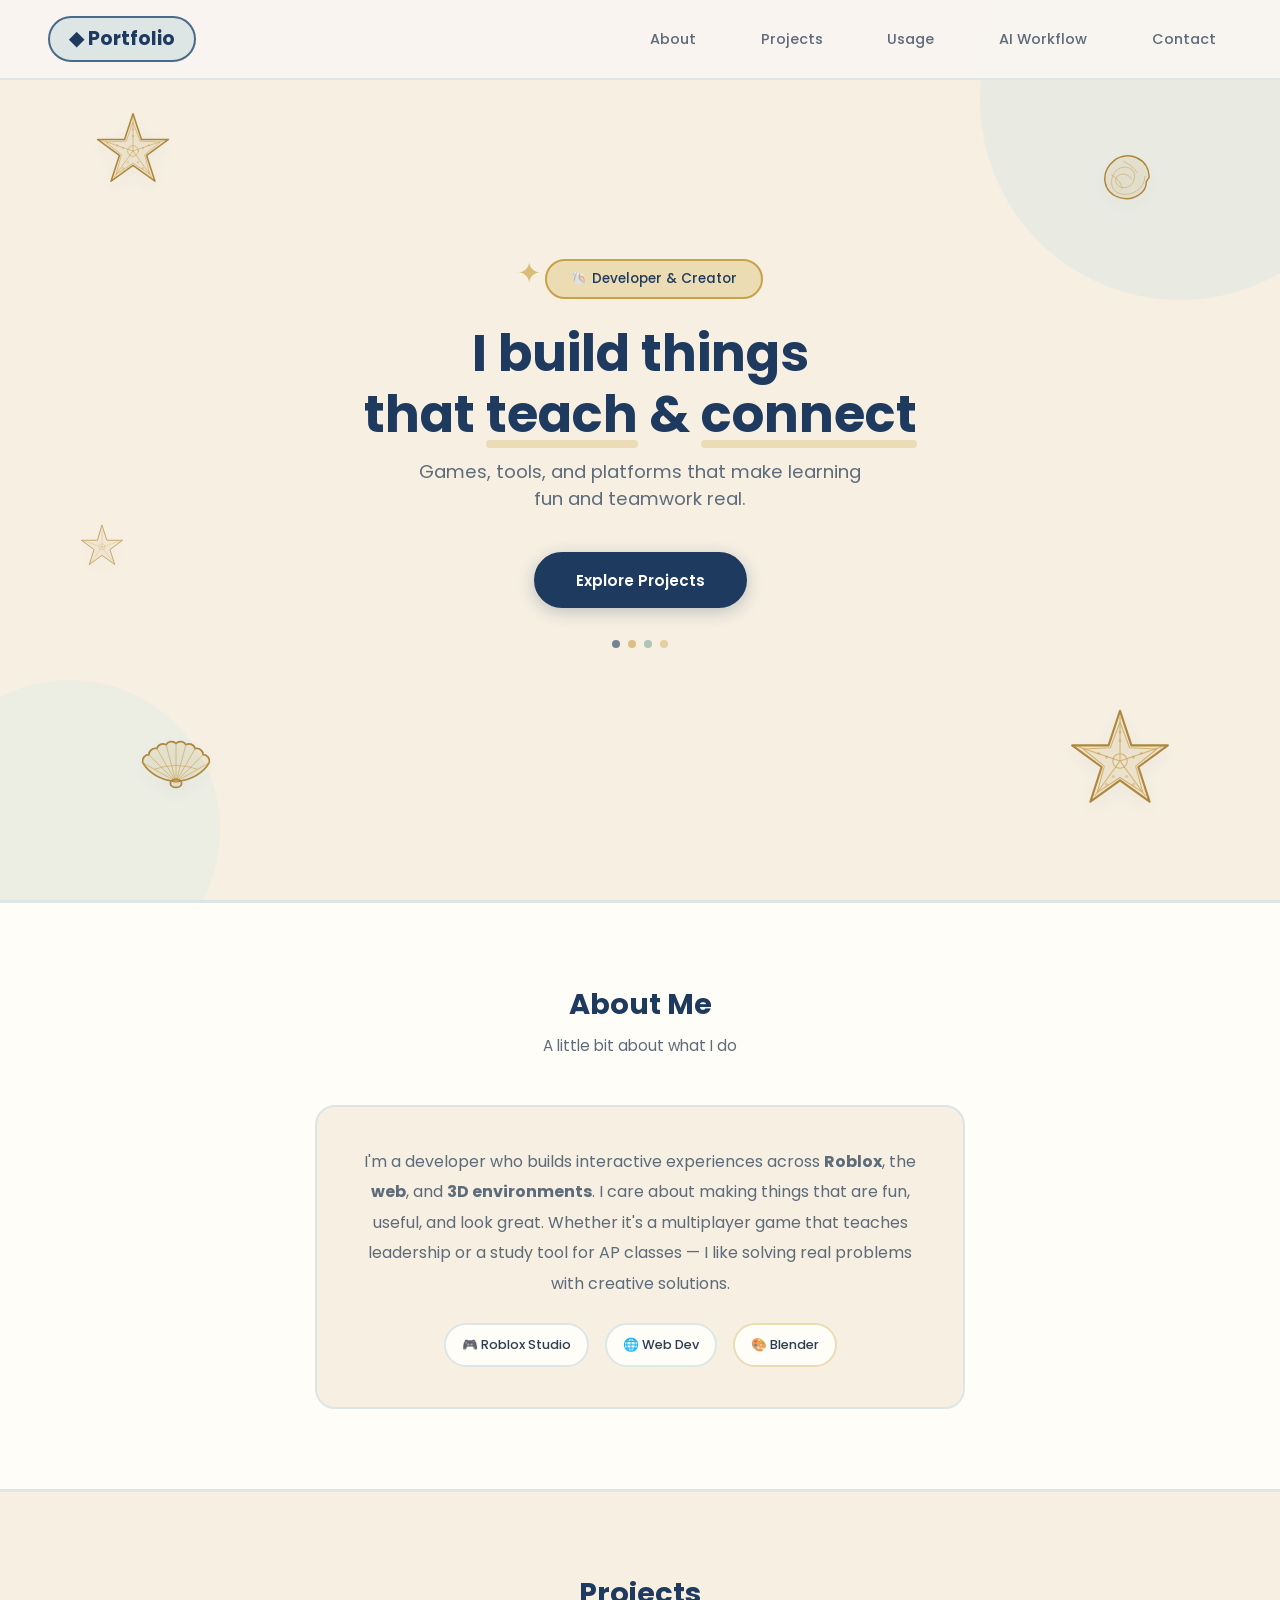
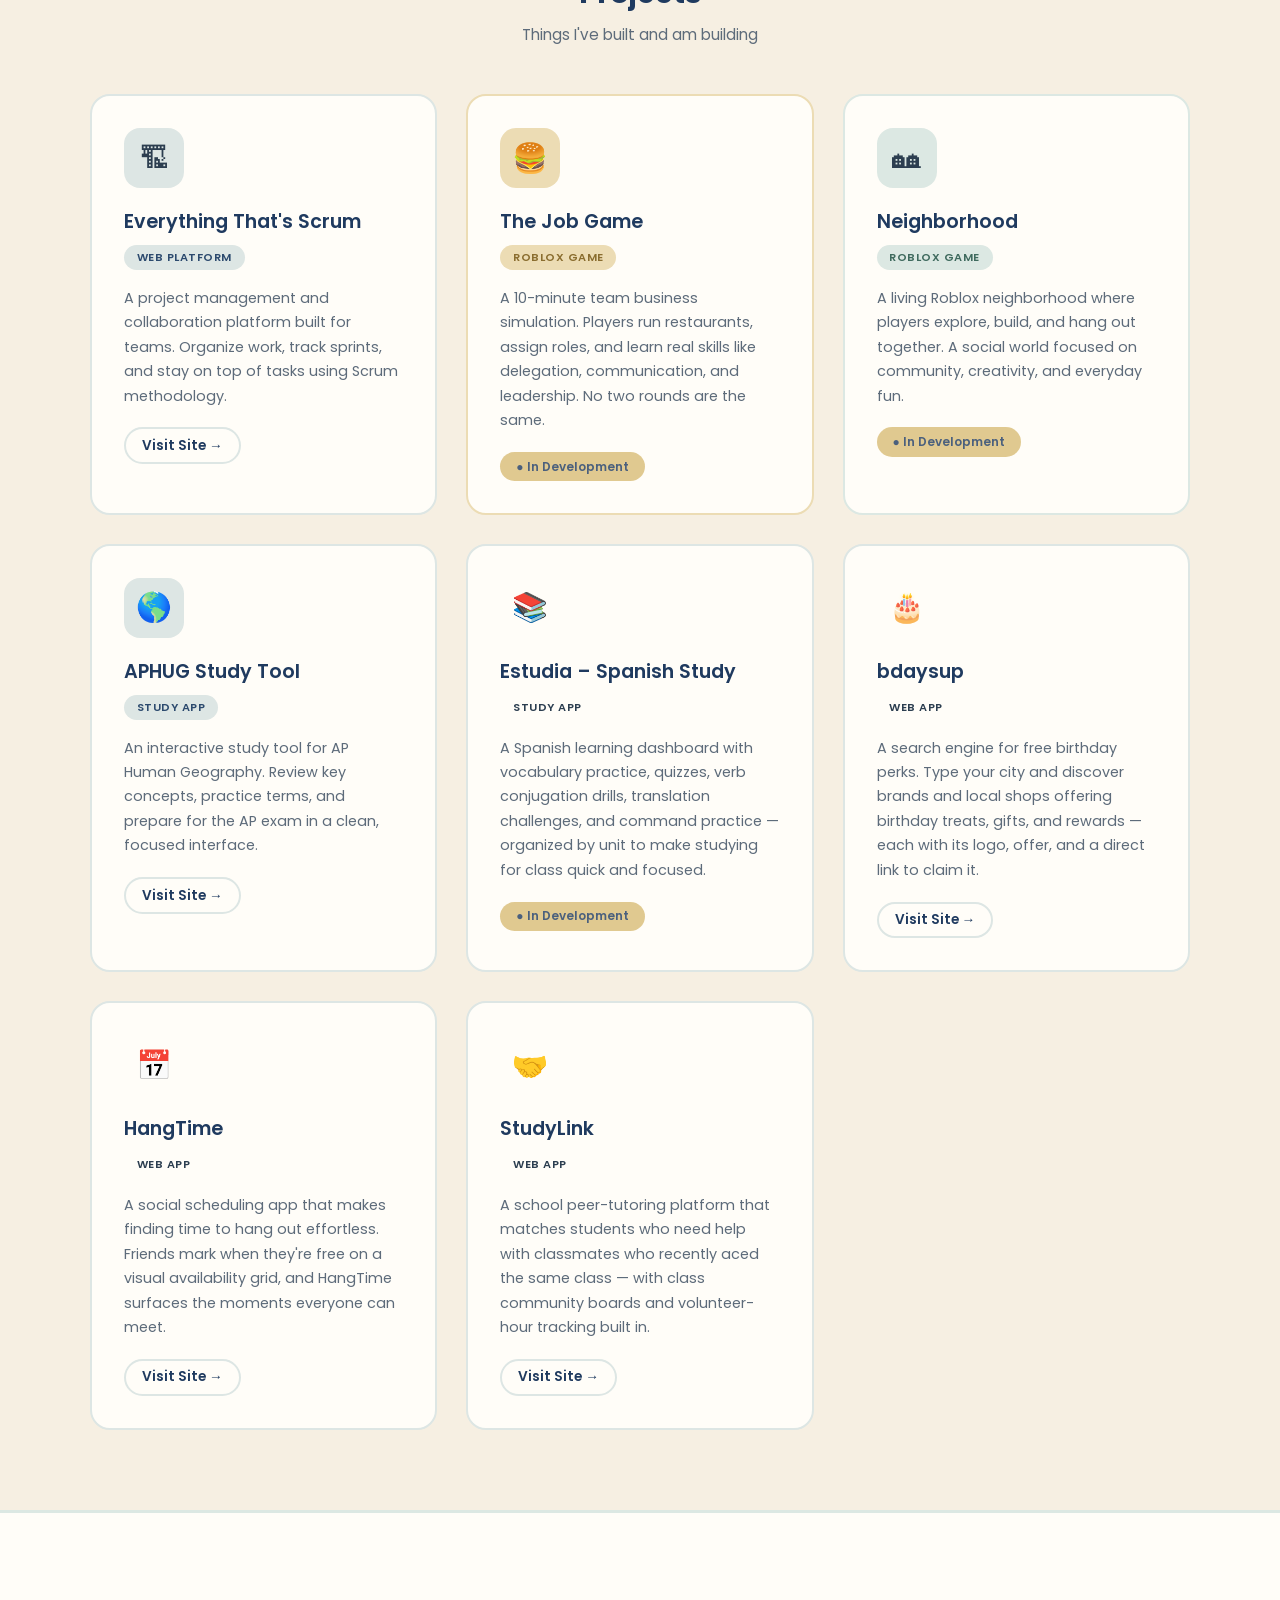
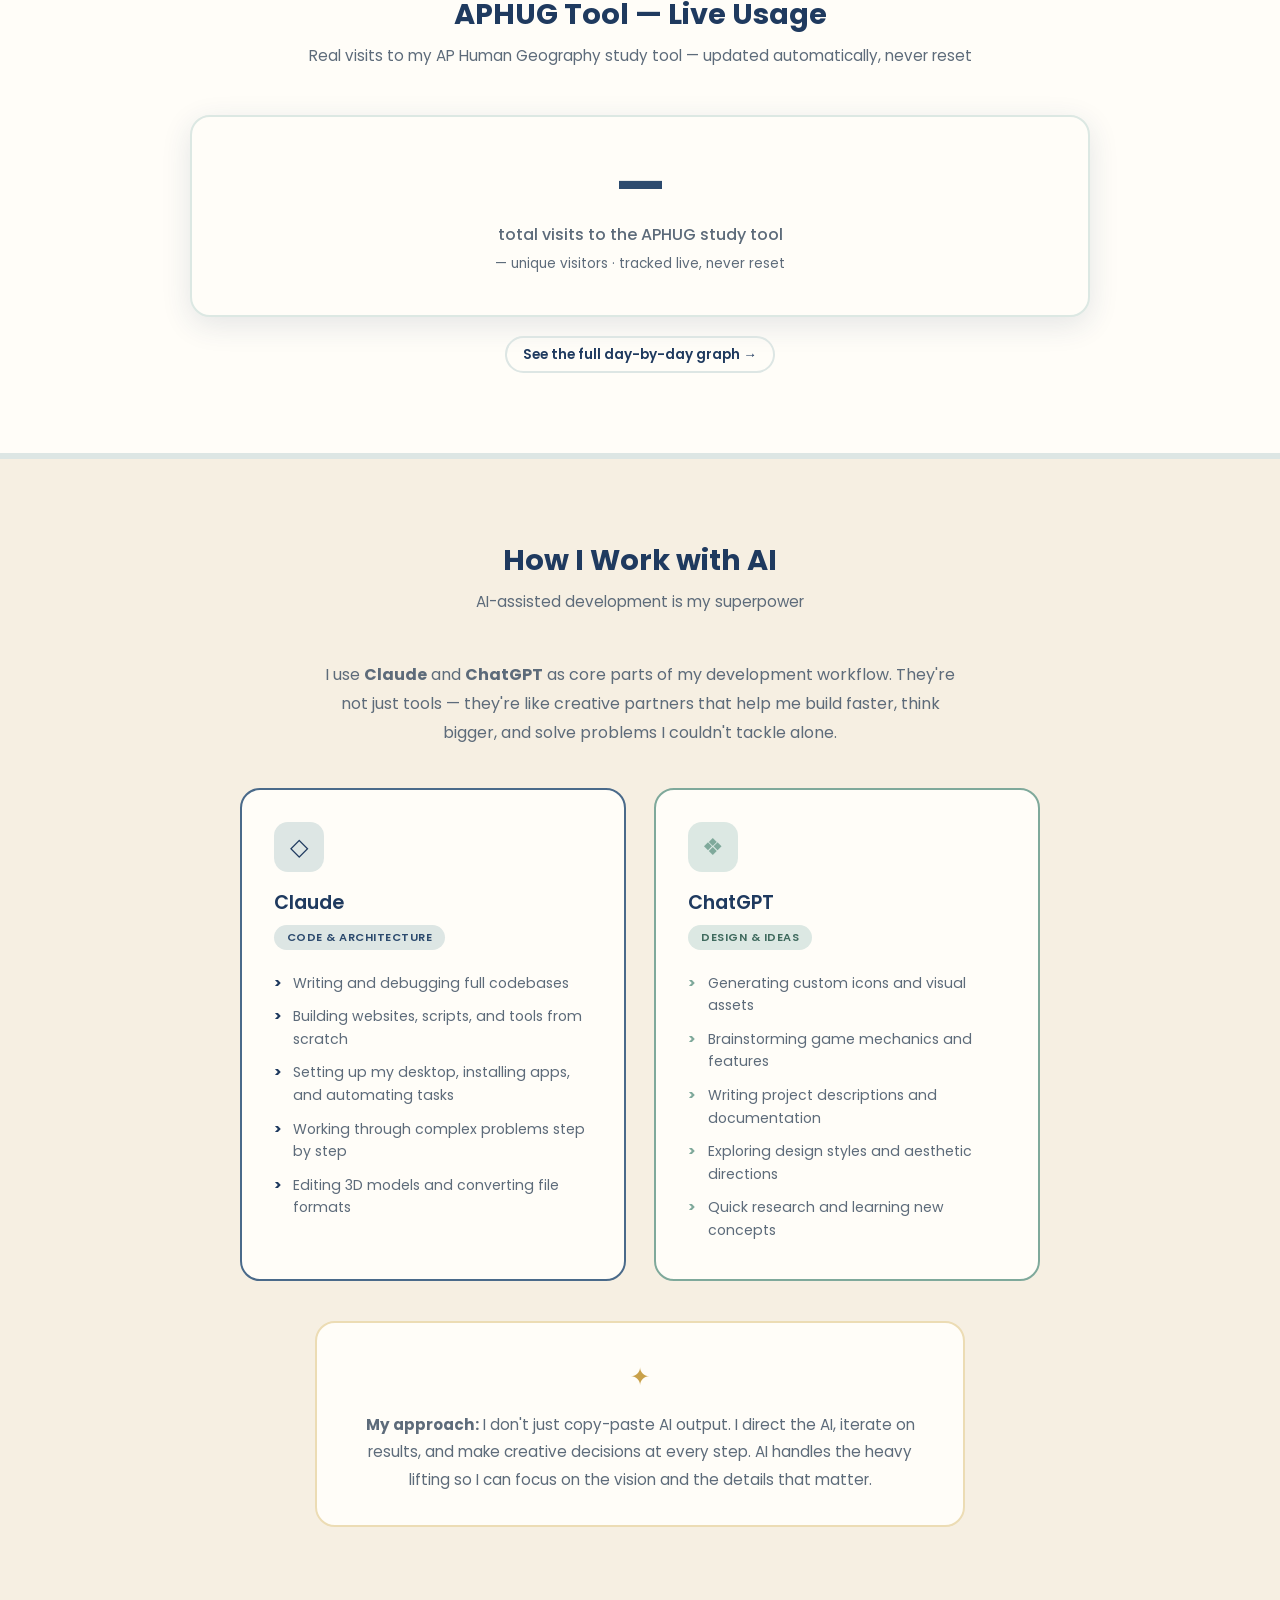
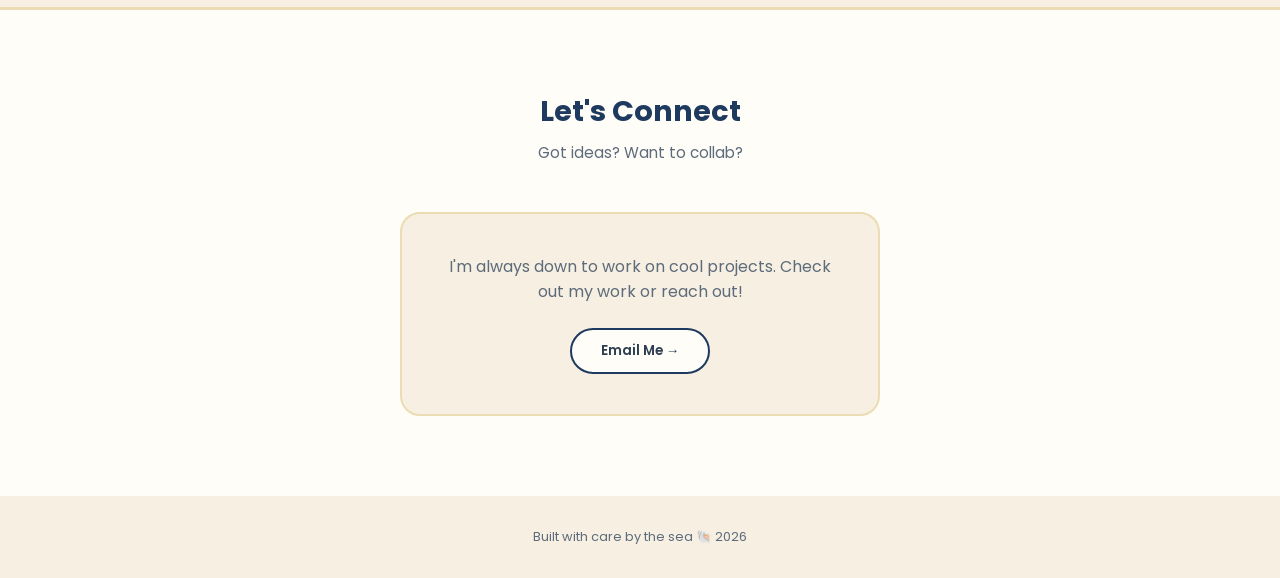
==== index.html @ 40281dc1 "Portfolio: live APHUG visit count + StudyLink project card" ====
<!DOCTYPE html>
<html lang="en">
<head>
    <meta charset="UTF-8">
    <meta name="viewport" content="width=device-width, initial-scale=1.0">
    <title>My Portfolio</title>
    <link rel="stylesheet" href="style.css">
    <link href="https://fonts.googleapis.com/css2?family=Poppins:wght@300;400;500;600;700&display=swap" rel="stylesheet">
</head>
<body>
    <nav>
        <div class="nav-brand">&#9670; Portfolio</div>
        <div class="nav-links">
            <a href="#about">About</a>
            <a href="#projects">Projects</a>
            <a href="#usage">Usage</a>
            <a href="#ai-workflow">AI Workflow</a>
            <a href="#contact">Contact</a>
        </div>
    </nav>

    <section class="hero">
        <!-- Detailed line-art starfish -->
        <svg class="deco sf1" viewBox="0 0 120 120" aria-hidden="true">
            <path class="shape" d="M60 8 L71.8 43.8 L109.5 43.9 L79 66.2 L90.6 102.1 L60 80 L29.4 102.1 L41 66.2 L10.5 43.9 L48.2 43.8 Z"/>
            <path class="trace" d="M60 20 L70 46.25 L98 47.6 L76.2 65.25 L83.5 92.4 L60 77 L36.5 92.4 L43.8 65.25 L22 47.6 L50 46.25 Z"/>
            <path class="trace" d="M60 60 L60 14 M60 60 L104 45 M60 60 L86 96 M60 60 L34 96 M60 60 L16 45"/>
            <circle class="trace" cx="60" cy="60" r="7.5"/>
            <g class="dot">
                <circle cx="60" cy="30" r="1.6"/><circle cx="60" cy="39" r="1.6"/>
                <circle cx="82" cy="52" r="1.6"/><circle cx="74" cy="56" r="1.6"/>
                <circle cx="74" cy="84" r="1.6"/><circle cx="67" cy="76" r="1.6"/>
                <circle cx="46" cy="84" r="1.6"/><circle cx="53" cy="76" r="1.6"/>
                <circle cx="38" cy="52" r="1.6"/><circle cx="46" cy="56" r="1.6"/>
            </g>
        </svg>
        <svg class="deco sf2" viewBox="0 0 120 120" aria-hidden="true">
            <path class="shape" d="M60 8 L71.8 43.8 L109.5 43.9 L79 66.2 L90.6 102.1 L60 80 L29.4 102.1 L41 66.2 L10.5 43.9 L48.2 43.8 Z"/>
            <path class="trace" d="M60 20 L70 46.25 L98 47.6 L76.2 65.25 L83.5 92.4 L60 77 L36.5 92.4 L43.8 65.25 L22 47.6 L50 46.25 Z"/>
            <path class="trace" d="M60 60 L60 14 M60 60 L104 45 M60 60 L86 96 M60 60 L34 96 M60 60 L16 45"/>
            <circle class="trace" cx="60" cy="60" r="7.5"/>
            <g class="dot">
                <circle cx="60" cy="30" r="1.6"/><circle cx="60" cy="39" r="1.6"/>
                <circle cx="82" cy="52" r="1.6"/><circle cx="74" cy="56" r="1.6"/>
                <circle cx="74" cy="84" r="1.6"/><circle cx="67" cy="76" r="1.6"/>
                <circle cx="46" cy="84" r="1.6"/><circle cx="53" cy="76" r="1.6"/>
                <circle cx="38" cy="52" r="1.6"/><circle cx="46" cy="56" r="1.6"/>
            </g>
        </svg>
        <svg class="deco sf3" viewBox="0 0 120 120" aria-hidden="true">
            <path class="shape" d="M60 8 L71.8 43.8 L109.5 43.9 L79 66.2 L90.6 102.1 L60 80 L29.4 102.1 L41 66.2 L10.5 43.9 L48.2 43.8 Z"/>
            <path class="trace" d="M60 60 L60 14 M60 60 L104 45 M60 60 L86 96 M60 60 L34 96 M60 60 L16 45"/>
            <circle class="trace" cx="60" cy="60" r="7.5"/>
        </svg>
        <!-- Ribbed scallop shell -->
        <svg class="deco shell1" viewBox="0 0 120 120" aria-hidden="true">
            <path class="shape" d="M60 96 Q 30 92 18.4 72 A8 8 0 0 1 26.1 62.1 A8 8 0 0 1 36 54.4 A8 8 0 0 1 47.6 49.6 A8 8 0 0 1 60 48 A8 8 0 0 1 72.4 49.6 A8 8 0 0 1 84 54.4 A8 8 0 0 1 93.9 62.1 A8 8 0 0 1 101.6 72 Q 90 92 60 96 Z"/>
            <path class="trace" d="M60 96 L18.4 72 M60 96 L26.1 62.1 M60 96 L36 54.4 M60 96 L47.6 49.6 M60 96 L60 48 M60 96 L72.4 49.6 M60 96 L84 54.4 M60 96 L93.9 62.1 M60 96 L101.6 72"/>
            <path class="trace" d="M34 80 Q 60 71 86 80"/>
            <ellipse class="shape" cx="60" cy="98" rx="7" ry="5"/>
        </svg>
        <!-- Spiral shell -->
        <svg class="deco shell2" viewBox="0 0 120 120" aria-hidden="true">
            <path class="shape" d="M96 64 C 98 36 64 22 44 38 C 22 56 26 86 52 94 C 74 100 92 86 92 70 Z"/>
            <path class="trace" d="M70 66 C 62 54 46 58 46 68 C 46 82 70 84 74 66 C 79 44 44 40 40 68 C 36 98 88 96 90 62"/>
            <path class="trace" d="M58 40 Q 70 44 78 56 M40 60 Q 52 66 56 80"/>
        </svg>
        <div class="hero-content">
            <span class="sparkle">&#10022;</span>
            <div class="hero-badge">&#128026; Developer &amp; Creator</div>
            <h1>I build things<br>that <span class="highlight">teach</span> &amp; <span class="highlight">connect</span></h1>
            <p class="subtitle">Games, tools, and platforms that make learning fun and teamwork real.</p>
            <a href="#projects" class="cta-btn">Explore Projects</a>
            <div class="dots">
                <div class="dot"></div>
                <div class="dot"></div>
                <div class="dot"></div>
                <div class="dot"></div>
            </div>
        </div>
    </section>

    <section id="about" class="about">
        <h2>About Me</h2>
        <p class="section-sub">A little bit about what I do</p>
        <div class="about-card">
            <p>I'm a developer who builds interactive experiences across <strong>Roblox</strong>, the <strong>web</strong>, and <strong>3D environments</strong>. I care about making things that are fun, useful, and look great. Whether it's a multiplayer game that teaches leadership or a study tool for AP classes &mdash; I like solving real problems with creative solutions.</p>
            <div class="icon-row">
                <span class="skill-badge">&#127918; Roblox Studio</span>
                <span class="skill-badge green">&#127760; Web Dev</span>
                <span class="skill-badge orange">&#127912; Blender</span>
            </div>
        </div>
    </section>

    <section id="projects" class="projects">
        <h2>Projects</h2>
        <p class="section-sub">Things I've built and am building</p>
        <div class="project-grid">

            <div class="project-card">
                <div class="project-icon-wrap">&#127959;</div>
                <h3>Everything That's Scrum</h3>
                <span class="project-tag">Web Platform</span>
                <p>A project management and collaboration platform built for teams. Organize work, track sprints, and stay on top of tasks using Scrum methodology.</p>
                <a href="https://everythingthatsscrum.meckman.org/" target="_blank" class="project-link">Visit Site &#8594;</a>
            </div>

            <div class="project-card">
                <div class="project-icon-wrap">&#127828;</div>
                <h3>The Job Game</h3>
                <span class="project-tag">Roblox Game</span>
                <p>A 10-minute team business simulation. Players run restaurants, assign roles, and learn real skills like delegation, communication, and leadership. No two rounds are the same.</p>
                <span class="project-status">&#9679; In Development</span>
            </div>

            <div class="project-card">
                <div class="project-icon-wrap">&#127960;</div>
                <h3>Neighborhood</h3>
                <span class="project-tag">Roblox Game</span>
                <p>A living Roblox neighborhood where players explore, build, and hang out together. A social world focused on community, creativity, and everyday fun.</p>
                <span class="project-status">&#9679; In Development</span>
            </div>

            <div class="project-card">
                <div class="project-icon-wrap">&#127758;</div>
                <h3>APHUG Study Tool</h3>
                <span class="project-tag">Study App</span>
                <p>An interactive study tool for AP Human Geography. Review key concepts, practice terms, and prepare for the AP exam in a clean, focused interface.</p>
                <a href="https://meckman2025.github.io/AP-HUG-Study-Tool/" target="_blank" class="project-link">Visit Site &#8594;</a>
            </div>

            <div class="project-card">
                <div class="project-icon-wrap">&#128218;</div>
                <h3>Estudia &ndash; Spanish Study</h3>
                <span class="project-tag">Study App</span>
                <p>A Spanish learning dashboard with vocabulary practice, quizzes, verb conjugation drills, translation challenges, and command practice &mdash; organized by unit to make studying for class quick and focused.</p>
                <span class="project-status">&#9679; In Development</span>
            </div>

            <div class="project-card">
                <div class="project-icon-wrap">&#127874;</div>
                <h3>bdaysup</h3>
                <span class="project-tag">Web App</span>
                <p>A search engine for free birthday perks. Type your city and discover brands and local shops offering birthday treats, gifts, and rewards &mdash; each with its logo, offer, and a direct link to claim it.</p>
                <a href="https://bdaysup.vercel.app/" target="_blank" class="project-link">Visit Site &#8594;</a>
            </div>

            <div class="project-card">
                <div class="project-icon-wrap">&#128197;</div>
                <h3>HangTime</h3>
                <span class="project-tag">Web App</span>
                <p>A social scheduling app that makes finding time to hang out effortless. Friends mark when they're free on a visual availability grid, and HangTime surfaces the moments everyone can meet.</p>
                <a href="https://hangtime-omega.vercel.app/" target="_blank" class="project-link">Visit Site &#8594;</a>
            </div>

            <div class="project-card">
                <div class="project-icon-wrap">&#129309;</div>
                <h3>StudyLink</h3>
                <span class="project-tag">Web App</span>
                <p>A school peer-tutoring platform that matches students who need help with classmates who recently aced the same class &mdash; with class community boards and volunteer-hour tracking built in.</p>
                <a href="https://meckman2025.github.io/StudyLink/" target="_blank" class="project-link">Visit Site &#8594;</a>
            </div>

        </div>
    </section>

    <section id="usage" class="usage">
        <h2>APHUG Tool &mdash; Live Usage</h2>
        <p class="section-sub">Real visits to my AP Human Geography study tool &mdash; updated automatically, never reset</p>
        <div class="usage-card">
            <div class="usage-num" id="gc-count">&mdash;</div>
            <div class="usage-label">total visits to the APHUG study tool</div>
            <div class="usage-sub"><span id="gc-unique">&mdash;</span> unique visitors &middot; tracked live, never reset</div>
        </div>
        <a href="https://n1c0l3zcr3at10nz.goatcounter.com/" target="_blank" class="project-link usage-link">See the full day-by-day graph &#8594;</a>
    </section>

    <section id="ai-workflow" class="ai-workflow">
        <h2>How I Work with AI</h2>
        <p class="section-sub">AI-assisted development is my superpower</p>
        <div class="ai-intro">
            <p>I use <strong>Claude</strong> and <strong>ChatGPT</strong> as core parts of my development workflow. They're not just tools &mdash; they're like creative partners that help me build faster, think bigger, and solve problems I couldn't tackle alone.</p>
        </div>
        <div class="ai-grid">
            <div class="ai-card claude">
                <div class="ai-icon-wrap">&#9671;</div>
                <h3>Claude</h3>
                <span class="ai-tag">Code &amp; Architecture</span>
                <ul>
                    <li>Writing and debugging full codebases</li>
                    <li>Building websites, scripts, and tools from scratch</li>
                    <li>Setting up my desktop, installing apps, and automating tasks</li>
                    <li>Working through complex problems step by step</li>
                    <li>Editing 3D models and converting file formats</li>
                </ul>
            </div>
            <div class="ai-card chatgpt">
                <div class="ai-icon-wrap">&#10070;</div>
                <h3>ChatGPT</h3>
                <span class="ai-tag">Design &amp; Ideas</span>
                <ul>
                    <li>Generating custom icons and visual assets</li>
                    <li>Brainstorming game mechanics and features</li>
                    <li>Writing project descriptions and documentation</li>
                    <li>Exploring design styles and aesthetic directions</li>
                    <li>Quick research and learning new concepts</li>
                </ul>
            </div>
        </div>
        <div class="ai-philosophy">
            <div class="philosophy-icon">&#10022;</div>
            <p><strong>My approach:</strong> I don't just copy-paste AI output. I direct the AI, iterate on results, and make creative decisions at every step. AI handles the heavy lifting so I can focus on the vision and the details that matter.</p>
        </div>
    </section>

    <section id="contact" class="contact">
        <h2>Let's Connect</h2>
        <p class="section-sub">Got ideas? Want to collab?</p>
        <div class="contact-card">
            <p>I'm always down to work on cool projects. Check out my work or reach out!</p>
            <a href="mailto:andrew.meckley1981@gmail.com" class="contact-btn">Email Me &#8594;</a>
        </div>
    </section>

    <footer>
        <p>Built with care by the sea &#128026; 2026</p>
    </footer>

    <script src="script.js"></script>
</body>
</html>
---- style.css ----
* {
    margin: 0;
    padding: 0;
    box-sizing: border-box;
}

:root {
    /* Coastal grandmother palette: navy + gold + beige + soft seafoam */
    --blue: #1f3a5f;          /* deep navy (primary) */
    --blue-light: #dde6e4;    /* soft seafoam-sand tint */
    --blue-soft: #4a6a8a;     /* muted navy */
    --green: #7fa99b;         /* seafoam accent */
    --green-light: #dce8e3;   /* pale seafoam */
    --orange: #c9a14a;        /* warm gold */
    --orange-light: #ecdcb4;  /* light gold/sand */
    --yellow: #d9bd77;        /* soft gold */
    --pink-soft: #d9bd77;
    --cream: #f6efe2;         /* sandy beige */
    --card: #fffdf8;          /* warm white */
    --text: #2c3e50;          /* deep slate-navy */
    --text-soft: #5d6b7a;
    --outline: #1f3a5f;       /* navy */
    --shadow: rgba(31, 58, 95, 0.12);
    --radius: 20px;
}

body {
    font-family: 'Poppins', sans-serif;
    background: linear-gradient(180deg, #f8f1e4 0%, var(--cream) 100%);
    color: var(--text);
    overflow-x: hidden;
}

/* COASTAL LINE-ART DECORATIONS (starfish + seashells) */
.deco {
    position: absolute;
    z-index: 1;
    pointer-events: none;
    opacity: 0.92;
    animation: sway 8s ease-in-out infinite;
    filter: drop-shadow(0 6px 9px rgba(31, 58, 95, 0.10));
}

/* the soft sandy "paper" body of each illustration */
.deco .shape {
    fill: rgba(201, 161, 74, 0.13);
    stroke: #a87f2f;
    stroke-width: 2.2;
    stroke-linejoin: round;
    stroke-linecap: round;
}

/* the fine traced ink lines: inner outline, ridges, growth lines */
.deco .trace {
    fill: none;
    stroke: #c9a14a;
    stroke-width: 1.1;
    stroke-linejoin: round;
    stroke-linecap: round;
    opacity: 0.8;
}

/* stippled texture dots */
.deco .dot circle { fill: #a87f2f; opacity: 0.5; }

/* placement around the hero */
.sf1    { top: 12%;   left: 7%;   width: 86px;  --rot: -14deg; animation-delay: 0s; }
.sf2    { bottom: 9%; right: 8%;  width: 116px; --rot: 16deg;  animation-delay: 1.2s; }
.sf3    { top: 58%;   left: 6%;   width: 50px;  --rot: 6deg;   animation-delay: 3s; opacity: 0.7; }
.shell1 { bottom: 11%; left: 10%; width: 96px;  --rot: -8deg;  animation-delay: 2s; }
.shell2 { top: 15%;   right: 9%;  width: 80px;  --rot: 10deg;  animation-delay: 0.6s; }

@keyframes sway {
    0%, 100% { transform: translateY(0) rotate(var(--rot, 0deg)); }
    50% { transform: translateY(-12px) rotate(calc(var(--rot, 0deg) + 5deg)); }
}

@media (max-width: 768px) {
    .sf3, .shell2 { display: none; }
    .deco { opacity: 0.7; }
}

/* NAV */
nav {
    position: fixed;
    top: 0;
    width: 100%;
    display: flex;
    justify-content: space-between;
    align-items: center;
    padding: 1rem 3rem;
    background: rgba(249, 245, 240, 0.92);
    backdrop-filter: blur(16px);
    z-index: 100;
    border-bottom: 2px solid var(--blue-light);
}

.nav-brand {
    font-size: 1.2rem;
    font-weight: 700;
    color: var(--outline);
    background: var(--blue-light);
    padding: 0.4rem 1.2rem;
    border-radius: 30px;
    border: 2px solid var(--blue-soft);
}

.nav-links a {
    text-decoration: none;
    color: var(--text-soft);
    margin-left: 1.8rem;
    font-size: 0.9rem;
    font-weight: 500;
    padding: 0.4rem 1rem;
    border-radius: 30px;
    transition: all 0.3s;
}

.nav-links a:hover {
    background: var(--blue-light);
    color: var(--text);
}

/* HERO */
.hero {
    min-height: 100vh;
    display: flex;
    align-items: center;
    justify-content: center;
    text-align: center;
    background: var(--cream);
    position: relative;
    overflow: hidden;
}

.hero::before {
    content: '';
    position: absolute;
    top: -100px;
    right: -100px;
    width: 400px;
    height: 400px;
    background: var(--blue-light);
    border-radius: 50%;
    opacity: 0.5;
}

.hero::after {
    content: '';
    position: absolute;
    bottom: -80px;
    left: -80px;
    width: 300px;
    height: 300px;
    background: var(--green-light);
    border-radius: 50%;
    opacity: 0.4;
}

.hero-content {
    position: relative;
    z-index: 2;
}

.hero-badge {
    display: inline-block;
    background: var(--orange-light);
    color: var(--outline);
    padding: 0.5rem 1.5rem;
    border-radius: 30px;
    font-size: 0.85rem;
    font-weight: 500;
    margin-bottom: 1.5rem;
    border: 2px solid var(--orange);
}

.sparkle {
    font-size: 1.8rem;
    color: var(--yellow);
    margin-bottom: 1rem;
    animation: float 3s ease-in-out infinite;
    display: inline-block;
}

@keyframes float {
    0%, 100% { transform: translateY(0); }
    50% { transform: translateY(-8px); }
}

.hero h1 {
    font-size: 3.2rem;
    font-weight: 700;
    margin-bottom: 0.8rem;
    color: var(--outline);
    line-height: 1.2;
}

.highlight {
    color: var(--blue);
    position: relative;
}

.highlight::after {
    content: '';
    position: absolute;
    bottom: 2px;
    left: 0;
    right: 0;
    height: 8px;
    background: var(--yellow);
    opacity: 0.4;
    border-radius: 4px;
    z-index: -1;
}

.subtitle {
    font-size: 1.15rem;
    color: var(--text-soft);
    font-weight: 400;
    margin-bottom: 2.5rem;
    max-width: 450px;
    margin-left: auto;
    margin-right: auto;
}

.cta-btn {
    display: inline-block;
    padding: 0.9rem 2.5rem;
    background: var(--blue);
    color: white;
    text-decoration: none;
    border-radius: 50px;
    font-weight: 600;
    font-size: 0.95rem;
    transition: all 0.3s;
    border: 2px solid var(--blue);
    box-shadow: 0 4px 16px rgba(31, 58, 95, 0.25);
}

.cta-btn:hover {
    transform: translateY(-3px);
    box-shadow: 0 8px 25px rgba(31, 58, 95, 0.35);
    background: #16293f;
}

/* DECORATIVE DOTS */
.dots {
    display: flex;
    justify-content: center;
    gap: 8px;
    margin-top: 2rem;
}

.dot {
    width: 8px;
    height: 8px;
    border-radius: 50%;
    opacity: 0.6;
}

.dot:nth-child(1) { background: var(--blue); }
.dot:nth-child(2) { background: var(--orange); }
.dot:nth-child(3) { background: var(--green); }
.dot:nth-child(4) { background: var(--yellow); }

/* SECTIONS */
section {
    padding: 5rem 3rem;
}

h2 {
    text-align: center;
    font-size: 1.8rem;
    font-weight: 700;
    margin-bottom: 0.5rem;
    color: var(--outline);
}

.section-sub {
    text-align: center;
    color: var(--text-soft);
    font-size: 0.95rem;
    margin-bottom: 3rem;
}

/* ABOUT */
.about {
    background: var(--card);
    border-top: 3px solid var(--blue-light);
    border-bottom: 3px solid var(--green-light);
}

.about-card {
    max-width: 650px;
    margin: 0 auto;
    padding: 2.5rem;
    background: var(--cream);
    border-radius: var(--radius);
    border: 2px solid var(--blue-light);
    text-align: center;
    line-height: 1.9;
    color: var(--text-soft);
    font-size: 1rem;
    position: relative;
}

.about-card .icon-row {
    display: flex;
    justify-content: center;
    gap: 1rem;
    margin-top: 1.5rem;
}

.skill-badge {
    display: inline-flex;
    align-items: center;
    gap: 0.4rem;
    background: var(--card);
    padding: 0.5rem 1rem;
    border-radius: 30px;
    font-size: 0.8rem;
    font-weight: 500;
    color: var(--text);
    border: 2px solid var(--blue-light);
}

.skill-badge.green { border-color: var(--green-light); }
.skill-badge.orange { border-color: var(--orange-light); }

/* PROJECTS */
.projects {
    background: var(--cream);
}

.project-grid {
    display: grid;
    grid-template-columns: repeat(auto-fit, minmax(320px, 1fr));
    gap: 1.8rem;
    max-width: 1100px;
    margin: 0 auto;
}

.project-card {
    background: var(--card);
    border-radius: var(--radius);
    padding: 2rem;
    border: 2px solid var(--blue-light);
    transition: transform 0.3s, box-shadow 0.3s;
    position: relative;
}

.project-card:nth-child(2) { border-color: var(--orange-light); }
.project-card:nth-child(3) { border-color: var(--green-light); }
.project-card:nth-child(4) { border-color: var(--blue-light); }

.project-card:hover {
    transform: translateY(-4px);
    box-shadow: 0 8px 30px var(--shadow);
}

.project-icon-wrap {
    width: 60px;
    height: 60px;
    border-radius: 16px;
    display: flex;
    align-items: center;
    justify-content: center;
    font-size: 1.8rem;
    margin-bottom: 1.2rem;
}

.project-card:nth-child(1) .project-icon-wrap { background: var(--blue-light); }
.project-card:nth-child(2) .project-icon-wrap { background: var(--orange-light); }
.project-card:nth-child(3) .project-icon-wrap { background: var(--green-light); }
.project-card:nth-child(4) .project-icon-wrap { background: var(--blue-light); }

.project-card h3 {
    font-size: 1.2rem;
    font-weight: 600;
    margin-bottom: 0.4rem;
    color: var(--outline);
}

.project-tag {
    display: inline-block;
    font-size: 0.7rem;
    font-weight: 600;
    text-transform: uppercase;
    letter-spacing: 0.5px;
    padding: 0.25rem 0.8rem;
    border-radius: 20px;
    margin-bottom: 1rem;
}

.project-card:nth-child(1) .project-tag { background: var(--blue-light); color: #2c4a6e; }
.project-card:nth-child(2) .project-tag { background: var(--orange-light); color: #8a6d2f; }
.project-card:nth-child(3) .project-tag { background: var(--green-light); color: #3f6a5e; }
.project-card:nth-child(4) .project-tag { background: var(--blue-light); color: #2c4a6e; }

.project-card p {
    color: var(--text-soft);
    line-height: 1.7;
    font-size: 0.9rem;
}

.project-link {
    display: inline-flex;
    align-items: center;
    gap: 0.3rem;
    margin-top: 1.2rem;
    color: var(--blue);
    text-decoration: none;
    font-weight: 600;
    font-size: 0.85rem;
    padding: 0.4rem 1rem;
    border-radius: 30px;
    transition: all 0.3s;
    border: 2px solid var(--blue-light);
}

.project-link:hover {
    background: var(--blue-light);
}

.project-status {
    display: inline-block;
    margin-top: 1.2rem;
    font-size: 0.75rem;
    font-weight: 600;
    padding: 0.35rem 1rem;
    border-radius: 20px;
    background: var(--yellow);
    color: var(--outline);
    opacity: 0.8;
}

/* AI WORKFLOW */
.ai-workflow {
    background: var(--cream);
    border-top: 3px solid var(--blue-light);
}

.ai-intro {
    max-width: 650px;
    margin: 0 auto 2.5rem;
    text-align: center;
    color: var(--text-soft);
    line-height: 1.8;
    font-size: 1rem;
}

.ai-grid {
    display: grid;
    grid-template-columns: repeat(auto-fit, minmax(300px, 1fr));
    gap: 1.8rem;
    max-width: 800px;
    margin: 0 auto 2.5rem;
}

.ai-card {
    background: var(--card);
    border-radius: var(--radius);
    padding: 2rem;
    transition: transform 0.3s, box-shadow 0.3s;
}

.ai-card.claude {
    border: 2px solid var(--blue-soft);
}

.ai-card.chatgpt {
    border: 2px solid var(--green);
}

.ai-card:hover {
    transform: translateY(-4px);
    box-shadow: 0 8px 30px var(--shadow);
}

.ai-icon-wrap {
    width: 50px;
    height: 50px;
    border-radius: 14px;
    display: flex;
    align-items: center;
    justify-content: center;
    font-size: 1.5rem;
    margin-bottom: 1rem;
}

.ai-card.claude .ai-icon-wrap {
    background: var(--blue-light);
    color: var(--blue);
}

.ai-card.chatgpt .ai-icon-wrap {
    background: var(--green-light);
    color: var(--green);
}

.ai-card h3 {
    font-size: 1.2rem;
    font-weight: 600;
    color: var(--outline);
    margin-bottom: 0.4rem;
}

.ai-tag {
    display: inline-block;
    font-size: 0.7rem;
    font-weight: 600;
    text-transform: uppercase;
    letter-spacing: 0.5px;
    padding: 0.25rem 0.8rem;
    border-radius: 20px;
    margin-bottom: 1rem;
}

.ai-card.claude .ai-tag {
    background: var(--blue-light);
    color: #2c4a6e;
}

.ai-card.chatgpt .ai-tag {
    background: var(--green-light);
    color: #3f6a5e;
}

.ai-card ul {
    list-style: none;
    padding: 0;
}

.ai-card ul li {
    color: var(--text-soft);
    font-size: 0.88rem;
    line-height: 1.6;
    padding: 0.35rem 0;
    padding-left: 1.2rem;
    position: relative;
}

.ai-card.claude ul li::before {
    content: '>';
    position: absolute;
    left: 0;
    color: var(--blue);
    font-weight: 700;
}

.ai-card.chatgpt ul li::before {
    content: '>';
    position: absolute;
    left: 0;
    color: var(--green);
    font-weight: 700;
}

.ai-philosophy {
    max-width: 650px;
    margin: 0 auto;
    text-align: center;
    padding: 2rem;
    background: var(--card);
    border-radius: var(--radius);
    border: 2px solid var(--orange-light);
    color: var(--text-soft);
    line-height: 1.8;
    font-size: 0.95rem;
}

.philosophy-icon {
    font-size: 1.5rem;
    color: var(--orange);
    margin-bottom: 0.8rem;
}

/* CONTACT */
.contact {
    background: var(--card);
    border-top: 3px solid var(--orange-light);
}

.contact-card {
    max-width: 480px;
    margin: 0 auto;
    text-align: center;
    padding: 2.5rem;
    background: var(--cream);
    border-radius: var(--radius);
    border: 2px solid var(--orange-light);
}

.contact-card p {
    color: var(--text-soft);
    margin-bottom: 1.5rem;
    font-size: 1rem;
}

.contact-btn {
    display: inline-block;
    padding: 0.7rem 1.8rem;
    background: var(--card);
    color: var(--text);
    text-decoration: none;
    border-radius: 50px;
    font-weight: 600;
    font-size: 0.85rem;
    border: 2px solid var(--blue);
    transition: all 0.3s;
}

.contact-btn:hover {
    background: var(--blue);
    color: white;
}

/* FOOTER */
footer {
    text-align: center;
    padding: 2rem;
    color: var(--text-soft);
    font-size: 0.8rem;
    background: var(--cream);
}

/* ANIMATIONS */
.fade-in {
    opacity: 0;
    transform: translateY(25px);
    transition: opacity 0.5s ease, transform 0.5s ease;
}

.fade-in.visible {
    opacity: 1;
    transform: translateY(0);
}

/* RESPONSIVE */
@media (max-width: 768px) {
    nav { padding: 0.8rem 1.5rem; }
    .nav-links a { margin-left: 0.8rem; font-size: 0.8rem; }
    .hero h1 { font-size: 2.2rem; }
    section { padding: 3rem 1.5rem; }
    .project-grid { grid-template-columns: 1fr; }
    .about-card .icon-row { flex-wrap: wrap; }
}

/* USAGE / ANALYTICS */
.usage {
    background: var(--card);
    text-align: center;
    border-top: 3px solid var(--green-light);
    border-bottom: 3px solid var(--blue-light);
}
.usage-card {
    max-width: 900px;
    margin: 0 auto;
    background: var(--card);
    border: 2px solid var(--green-light);
    border-radius: var(--radius);
    overflow: hidden;
    box-shadow: 0 8px 30px var(--shadow);
}
.usage-card iframe {
    width: 100%;
    height: 620px;
    border: 0;
    display: block;
    background: #fff;
}
.usage-link {
    display: inline-block;
    margin-top: 1.2rem;
}
.usage-card { padding: 2.6rem 1.5rem; text-align: center; }
.usage-num { font-size: 3.4rem; font-weight: 700; color: #2c4a6e; line-height: 1; }
.usage-label { margin-top: 0.6rem; color: var(--text-soft); font-weight: 500; }
.usage-sub { margin-top: 0.4rem; font-size: 0.85rem; color: var(--text-soft); }
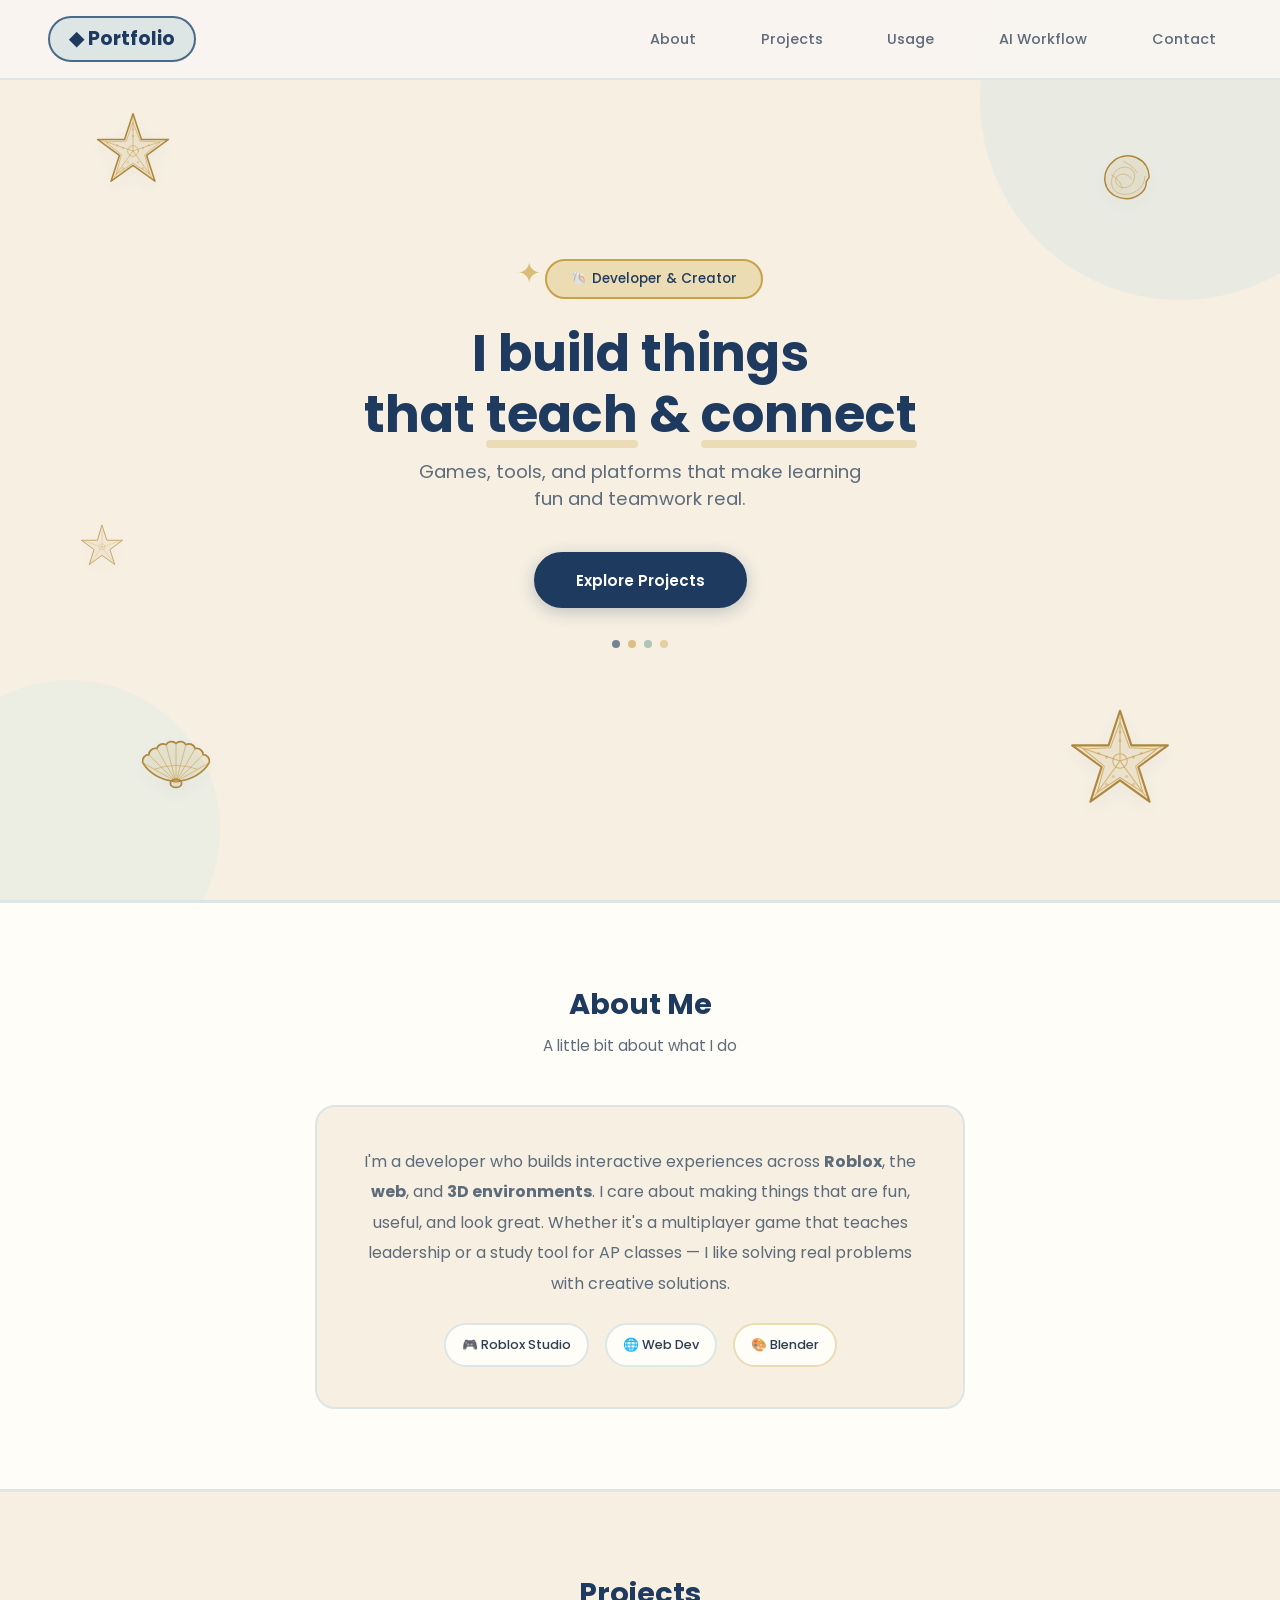
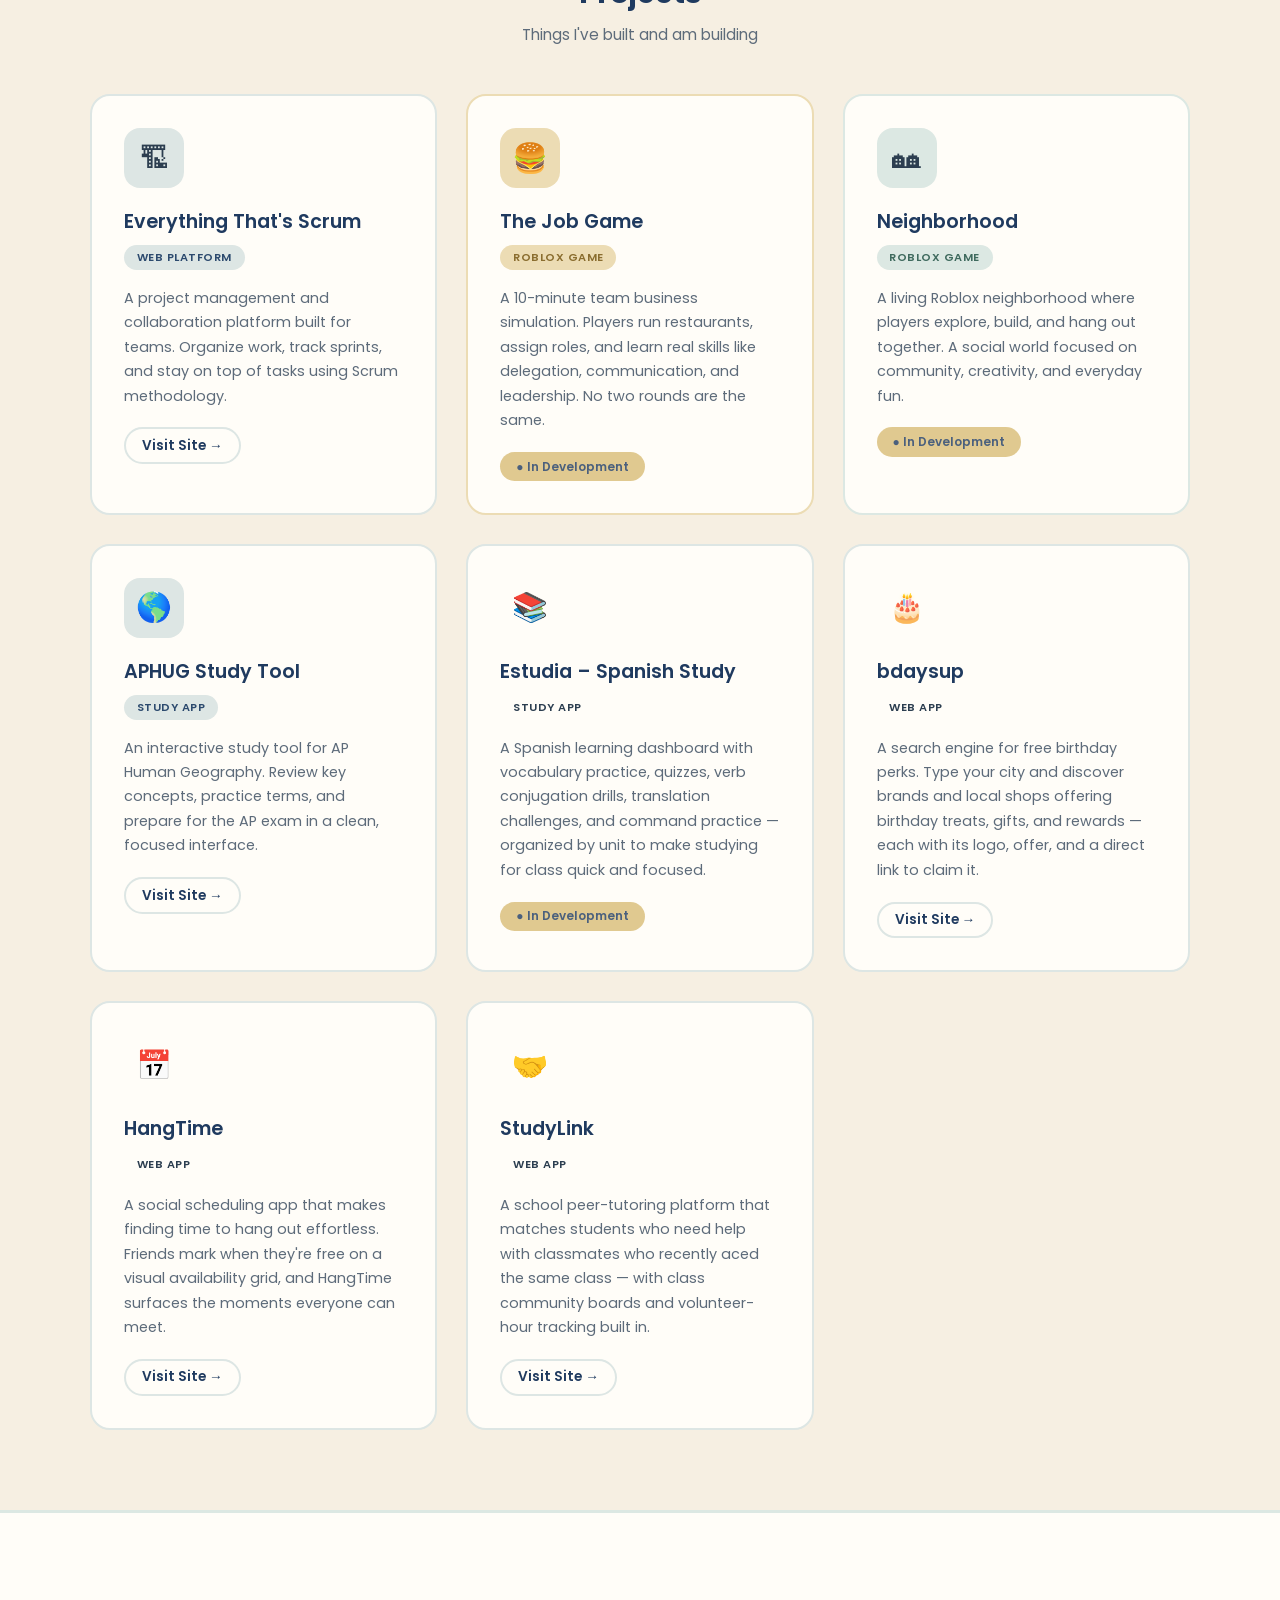
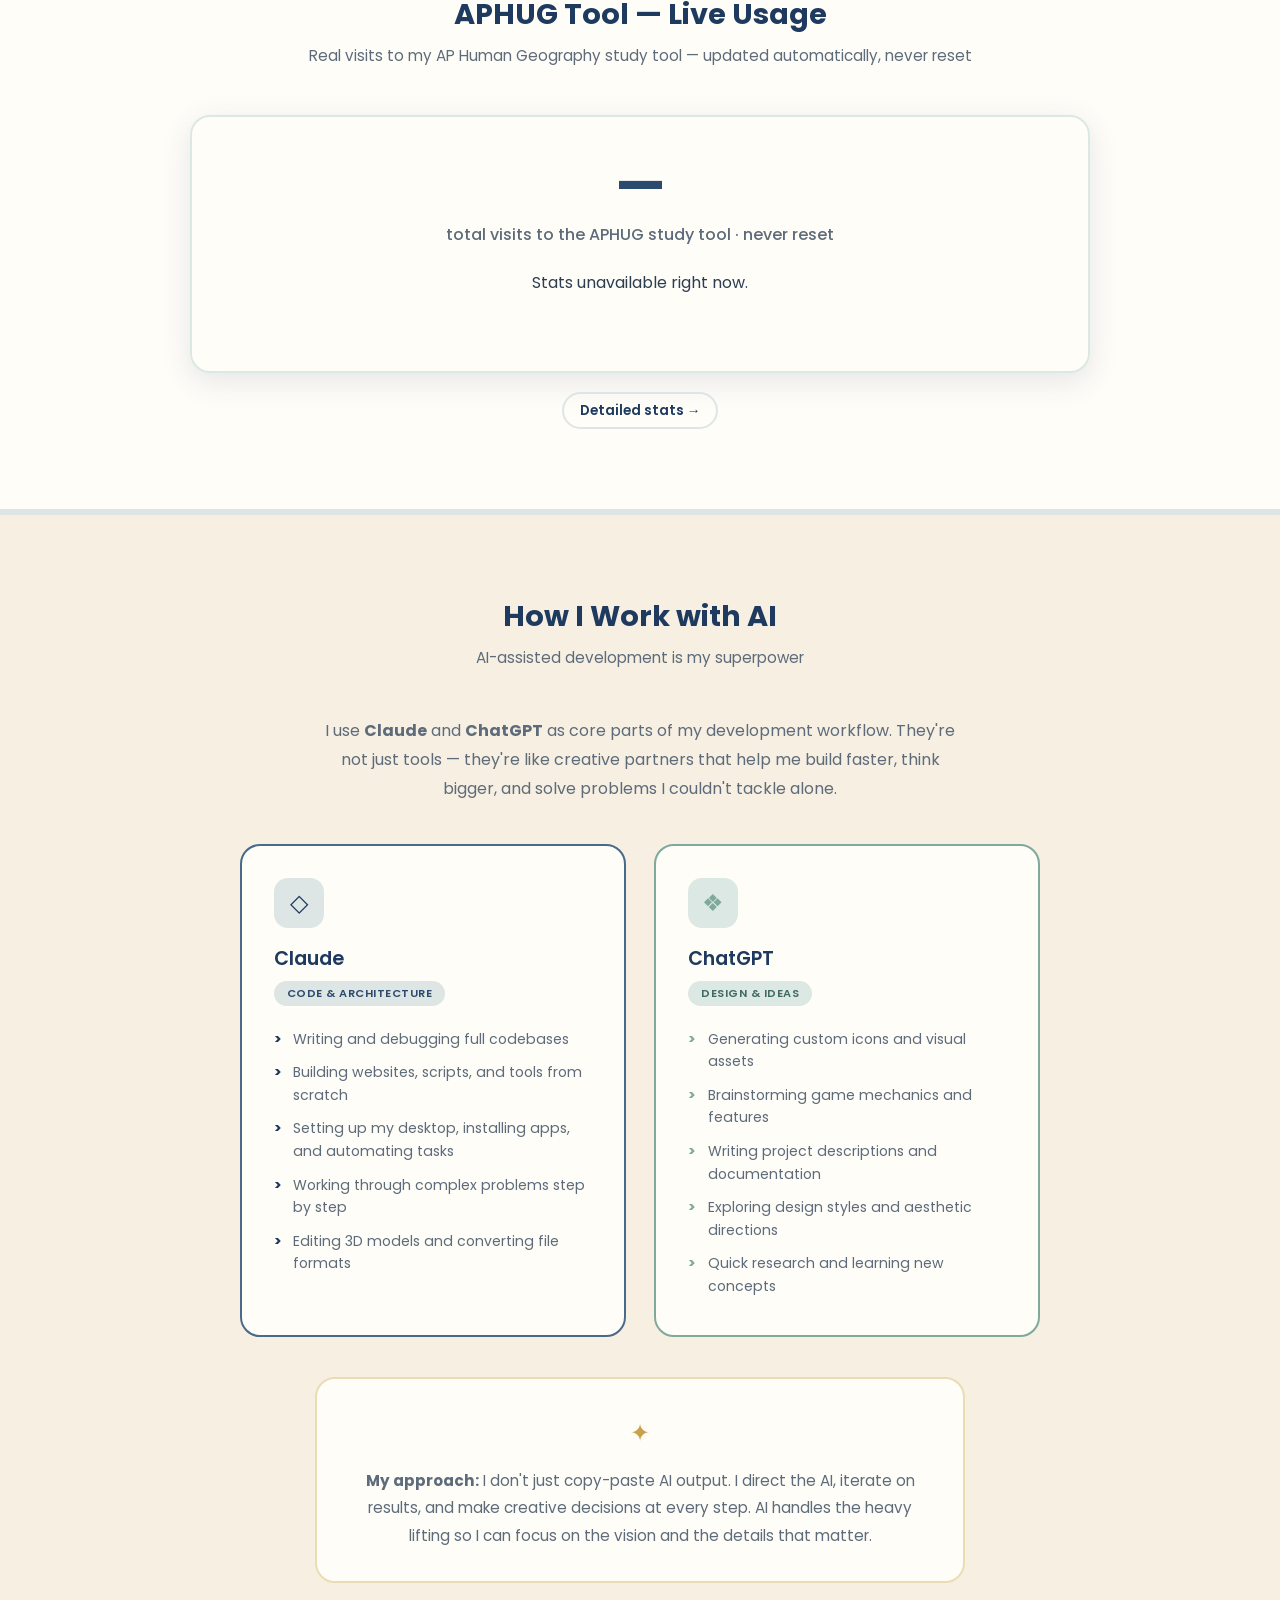
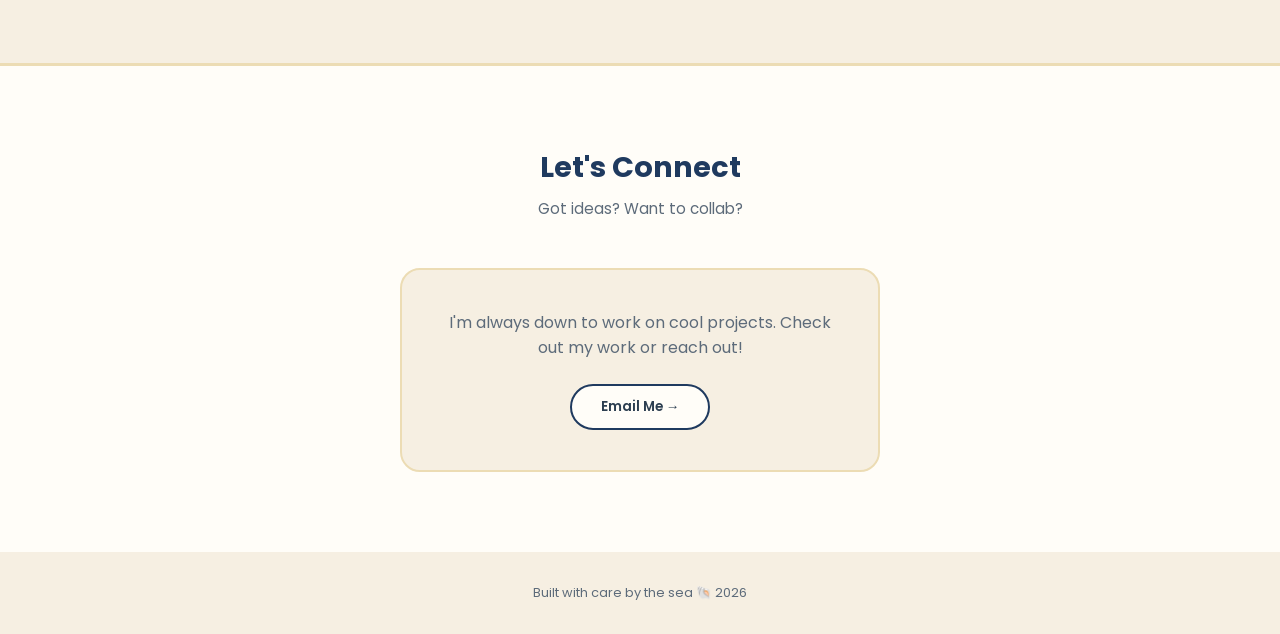
==== commit c67f297e: "Portfolio: real day-by-day APHUG usage chart from Supabase" ====
--- a/index.html
+++ b/index.html
@@ -169,11 +169,11 @@
         <h2>APHUG Tool &mdash; Live Usage</h2>
         <p class="section-sub">Real visits to my AP Human Geography study tool &mdash; updated automatically, never reset</p>
         <div class="usage-card">
-            <div class="usage-num" id="gc-count">&mdash;</div>
-            <div class="usage-label">total visits to the APHUG study tool</div>
-            <div class="usage-sub"><span id="gc-unique">&mdash;</span> unique visitors &middot; tracked live, never reset</div>
-        </div>
-        <a href="https://n1c0l3zcr3at10nz.goatcounter.com/" target="_blank" class="project-link usage-link">See the full day-by-day graph &#8594;</a>
+            <div class="usage-num" id="uv-total">&mdash;</div>
+            <div class="usage-label">total visits to the APHUG study tool &middot; never reset</div>
+            <div id="usage-chart" class="usage-chart">Loading&hellip;</div>
+        </div>
+        <a href="https://n1c0l3zcr3at10nz.goatcounter.com/" target="_blank" class="project-link usage-link">Detailed stats &#8594;</a>
     </section>
 
     <section id="ai-workflow" class="ai-workflow">
--- a/style.css
+++ b/style.css
@@ -677,3 +677,5 @@
 .usage-num { font-size: 3.4rem; font-weight: 700; color: #2c4a6e; line-height: 1; }
 .usage-label { margin-top: 0.6rem; color: var(--text-soft); font-weight: 500; }
 .usage-sub { margin-top: 0.4rem; font-size: 0.85rem; color: var(--text-soft); }
+
+.usage-chart { margin-top: 1.4rem; min-height: 60px; }
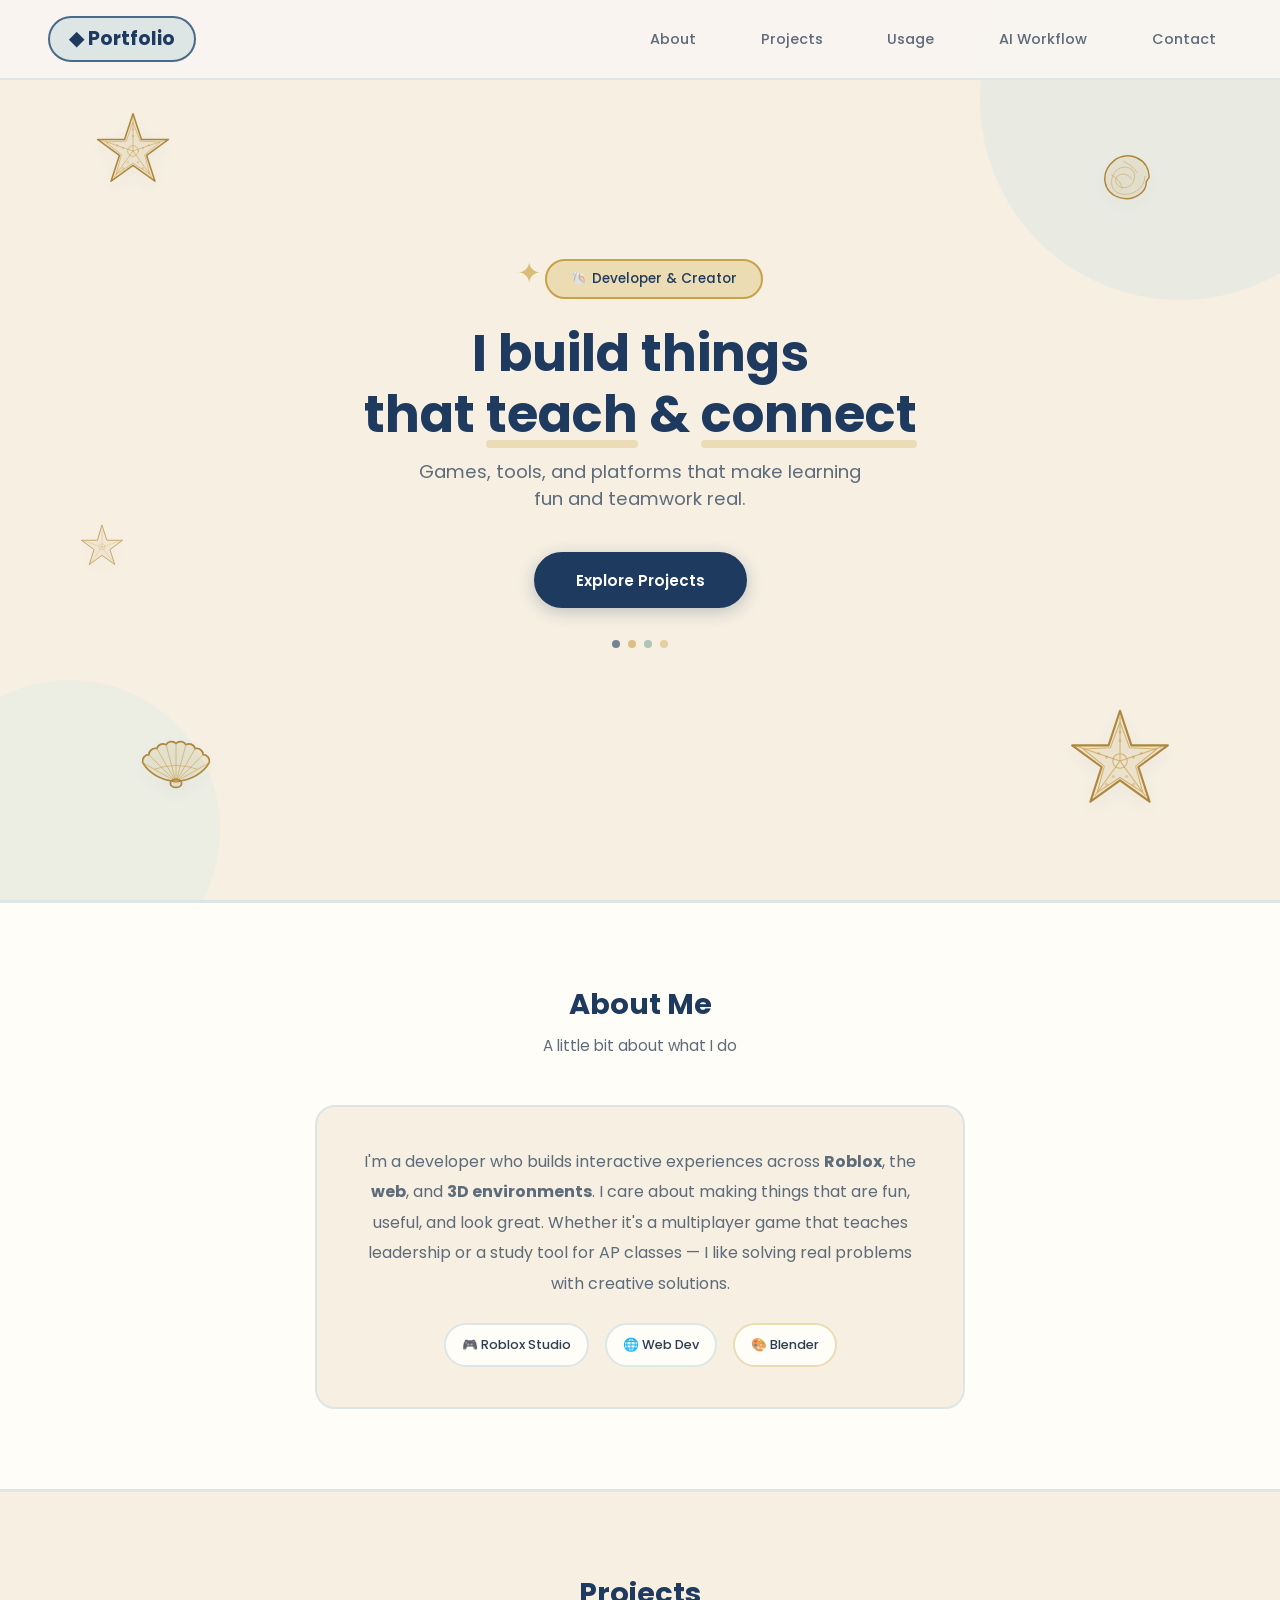
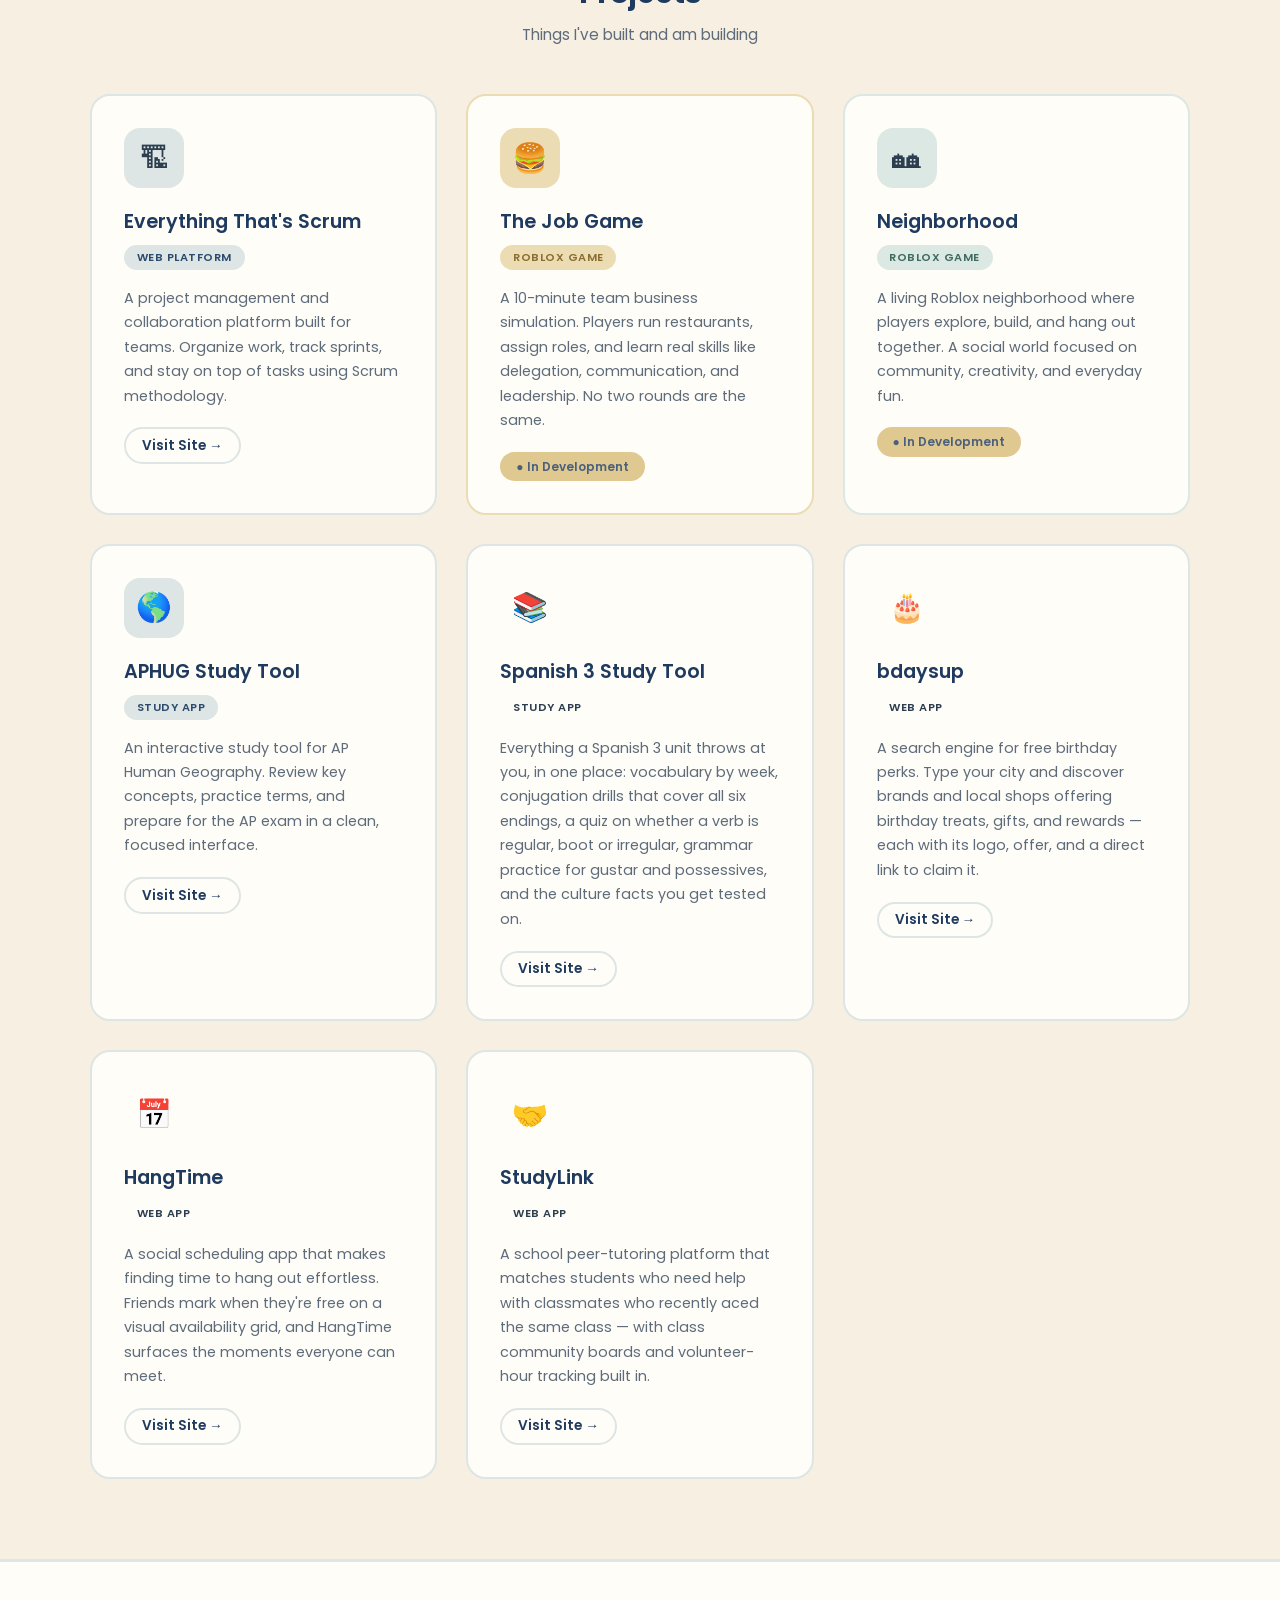
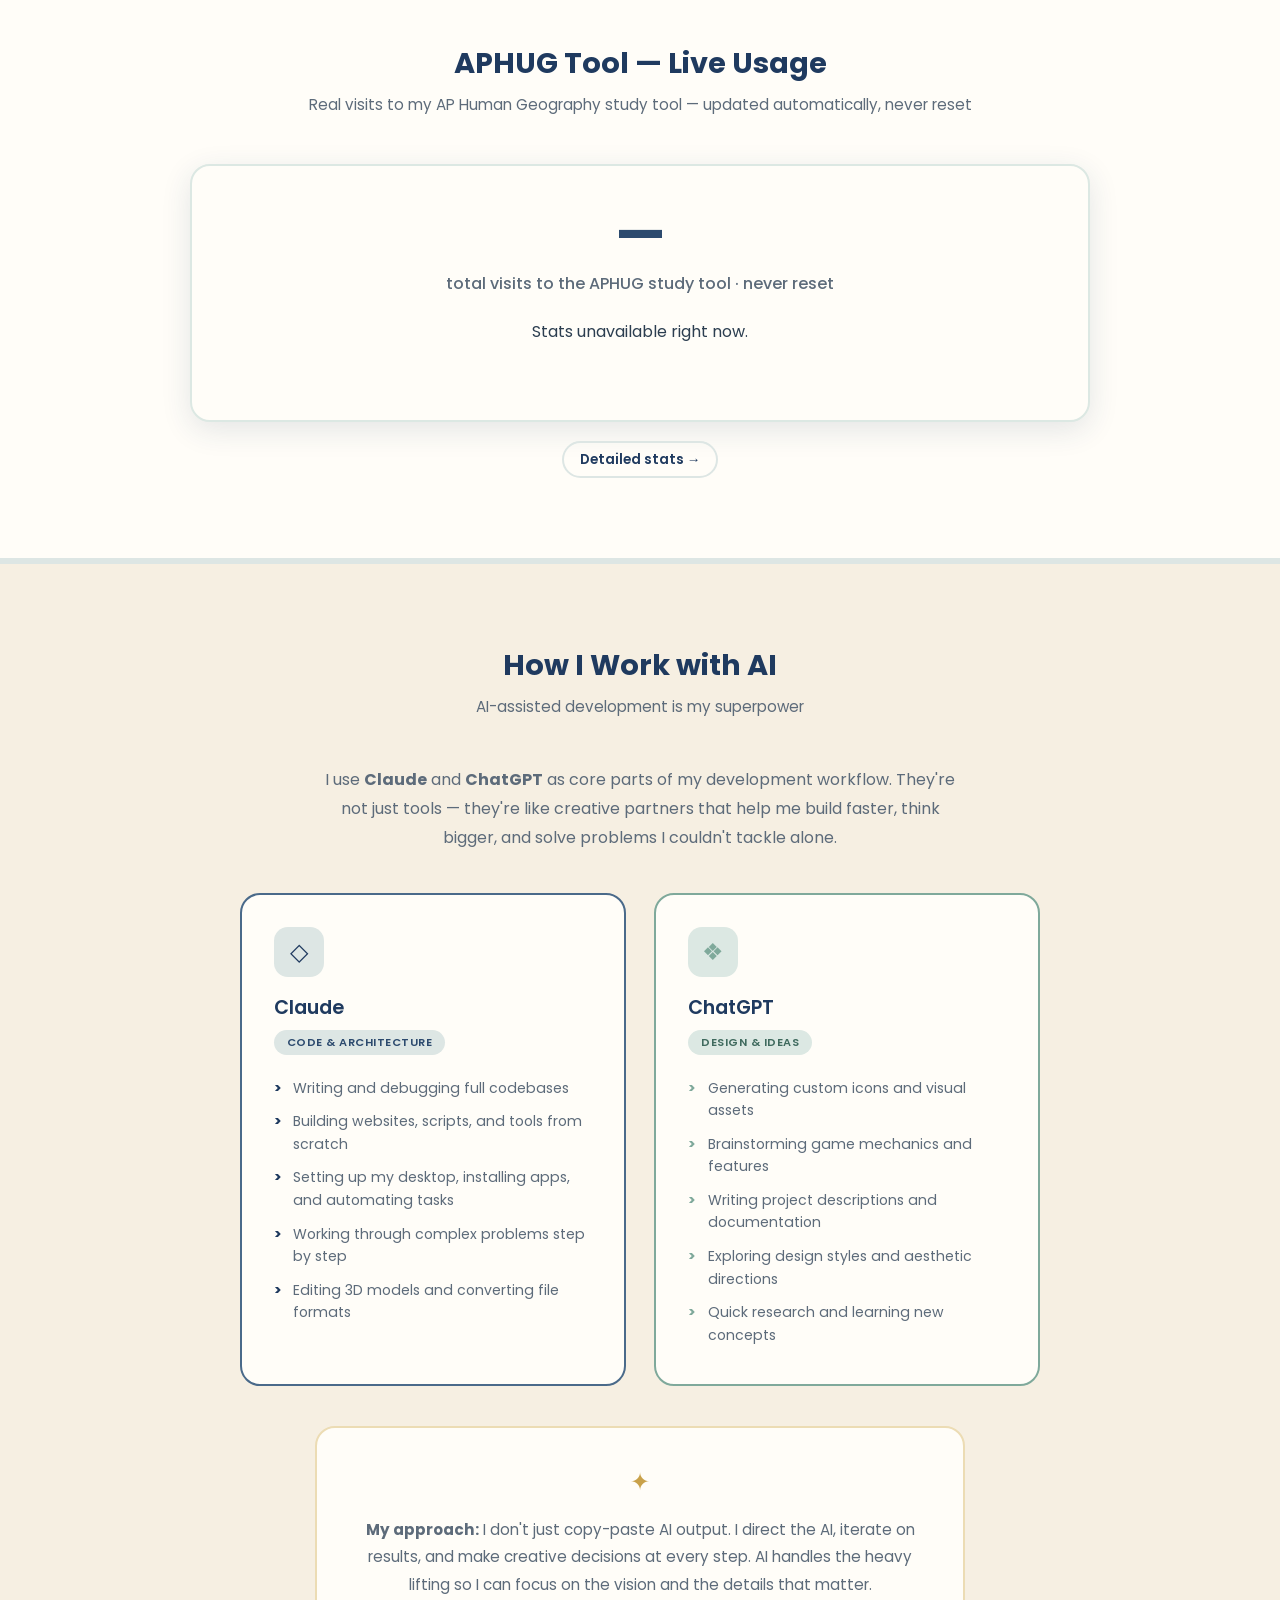
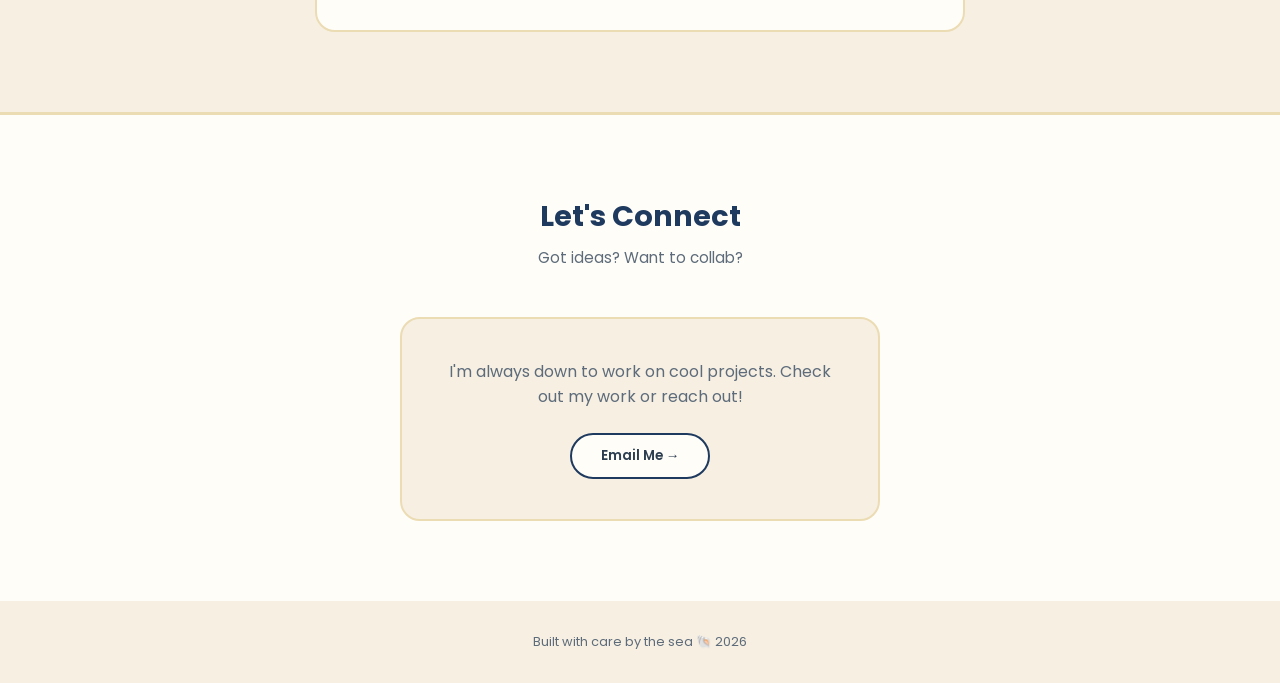
==== commit 97850d64: "Swap the Spanish 2 card for the Spanish 3 tool Estudia was still listed as in development. The Spani" ====
--- a/index.html
+++ b/index.html
@@ -132,10 +132,10 @@
 
             <div class="project-card">
                 <div class="project-icon-wrap">&#128218;</div>
-                <h3>Estudia &ndash; Spanish Study</h3>
+                <h3>Spanish 3 Study Tool</h3>
                 <span class="project-tag">Study App</span>
-                <p>A Spanish learning dashboard with vocabulary practice, quizzes, verb conjugation drills, translation challenges, and command practice &mdash; organized by unit to make studying for class quick and focused.</p>
-                <span class="project-status">&#9679; In Development</span>
+                <p>Everything a Spanish 3 unit throws at you, in one place: vocabulary by week, conjugation drills that cover all six endings, a quiz on whether a verb is regular, boot or irregular, grammar practice for gustar and possessives, and the culture facts you get tested on.</p>
+                <a href="https://meckman2025.github.io/Spanish-3-Study-Tool/" target="_blank" class="project-link">Visit Site &#8594;</a>
             </div>
 
             <div class="project-card">
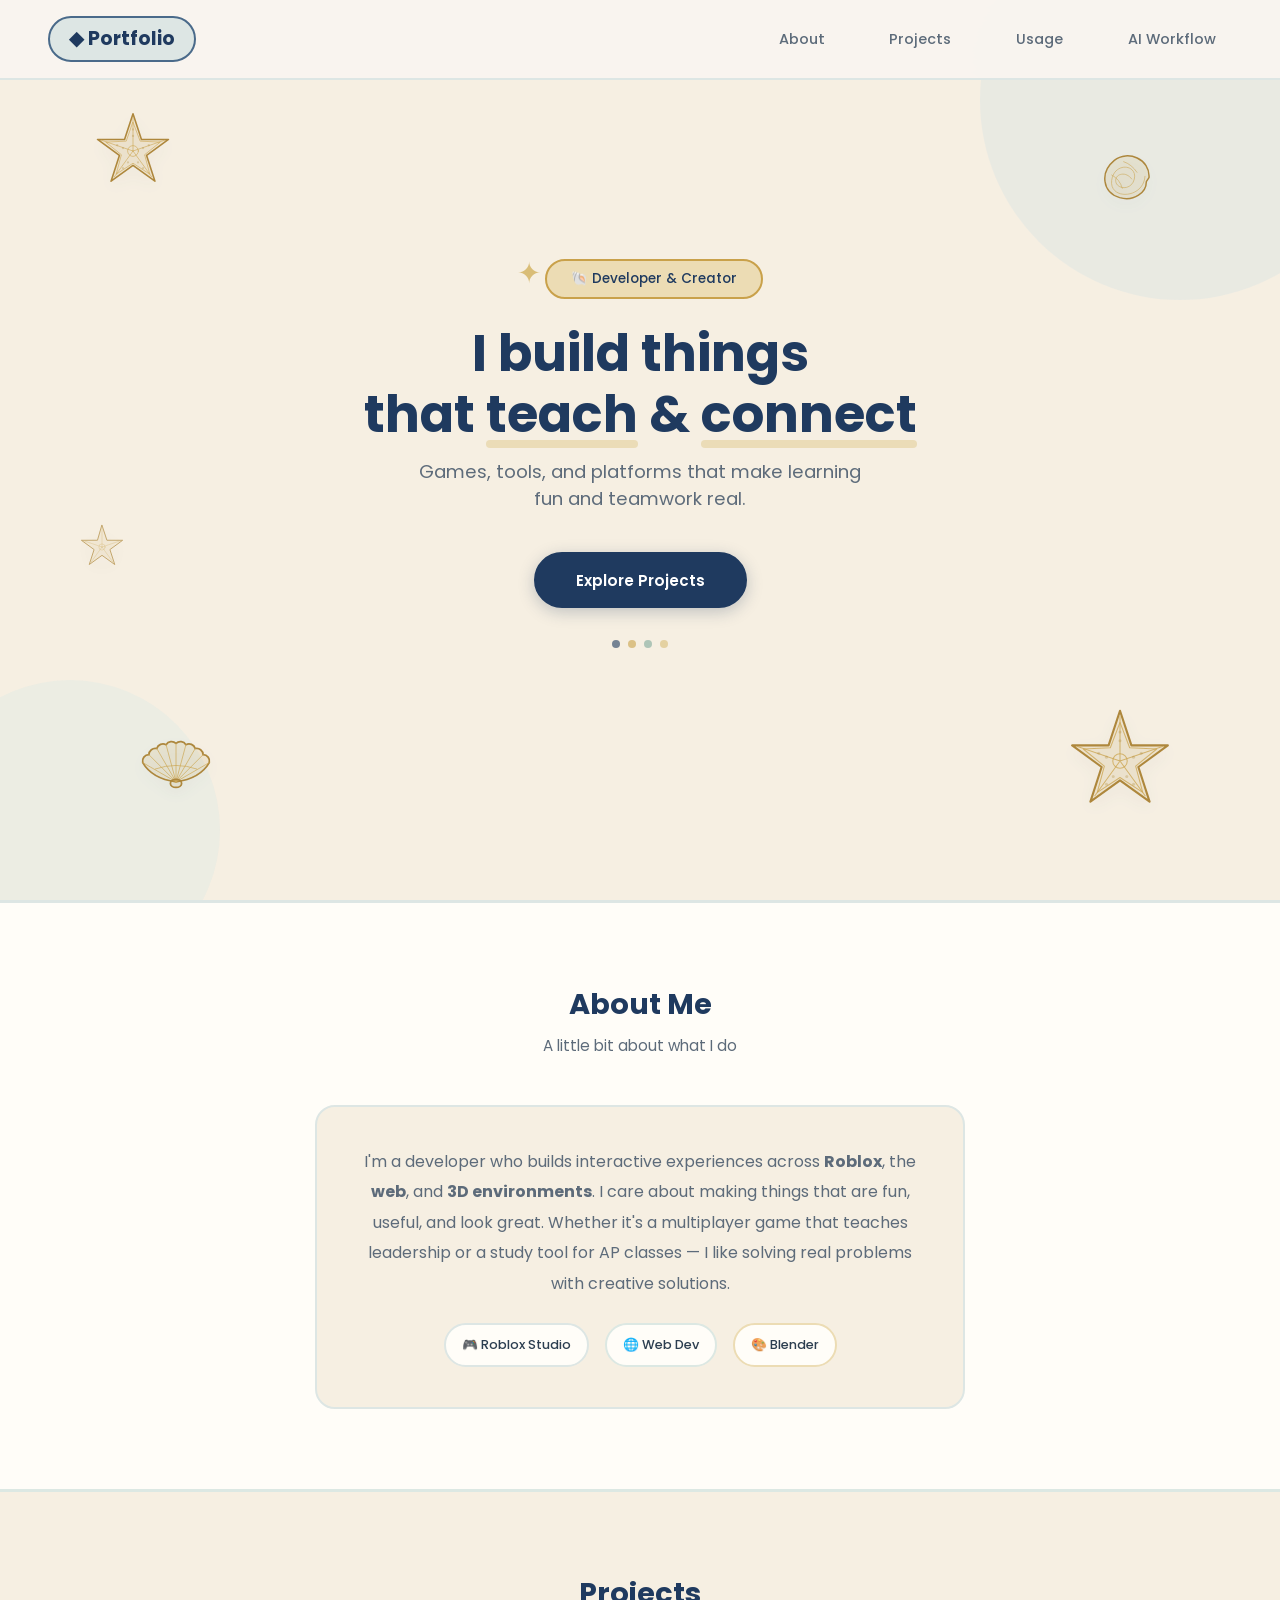
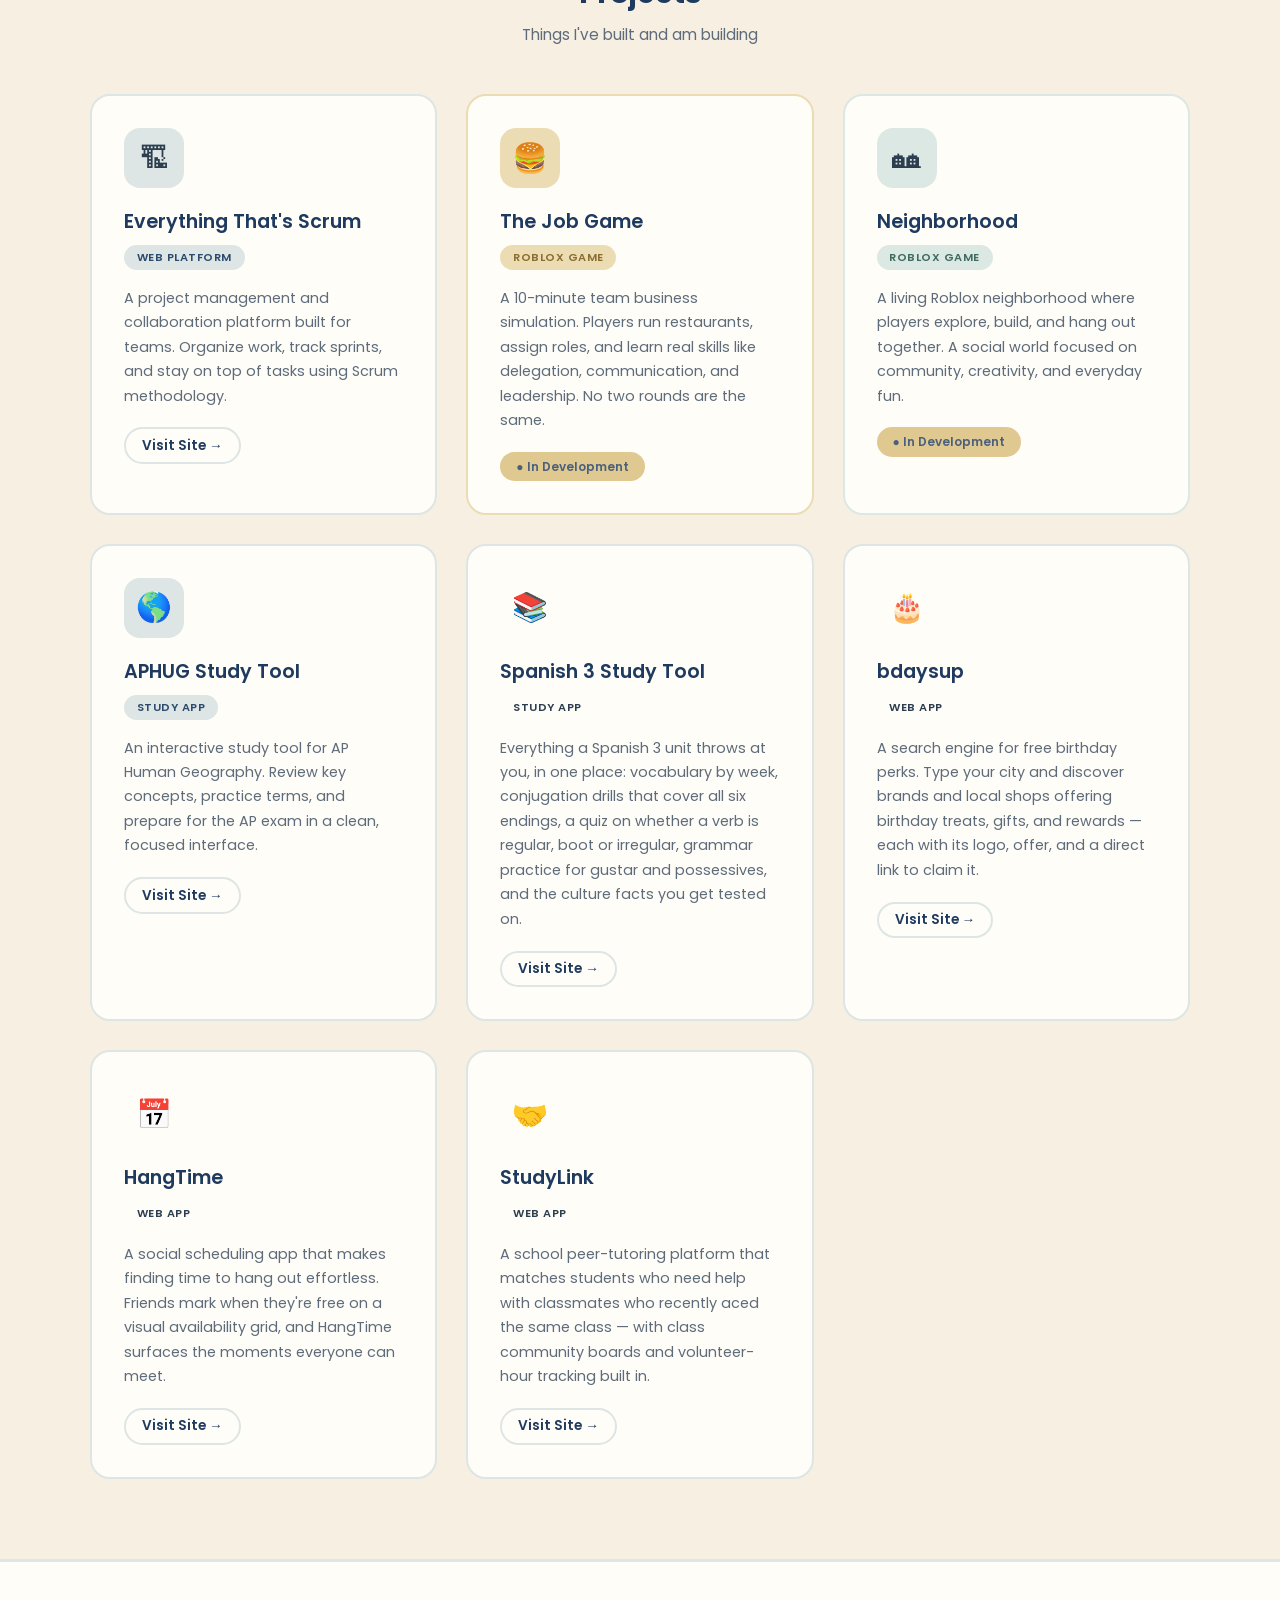
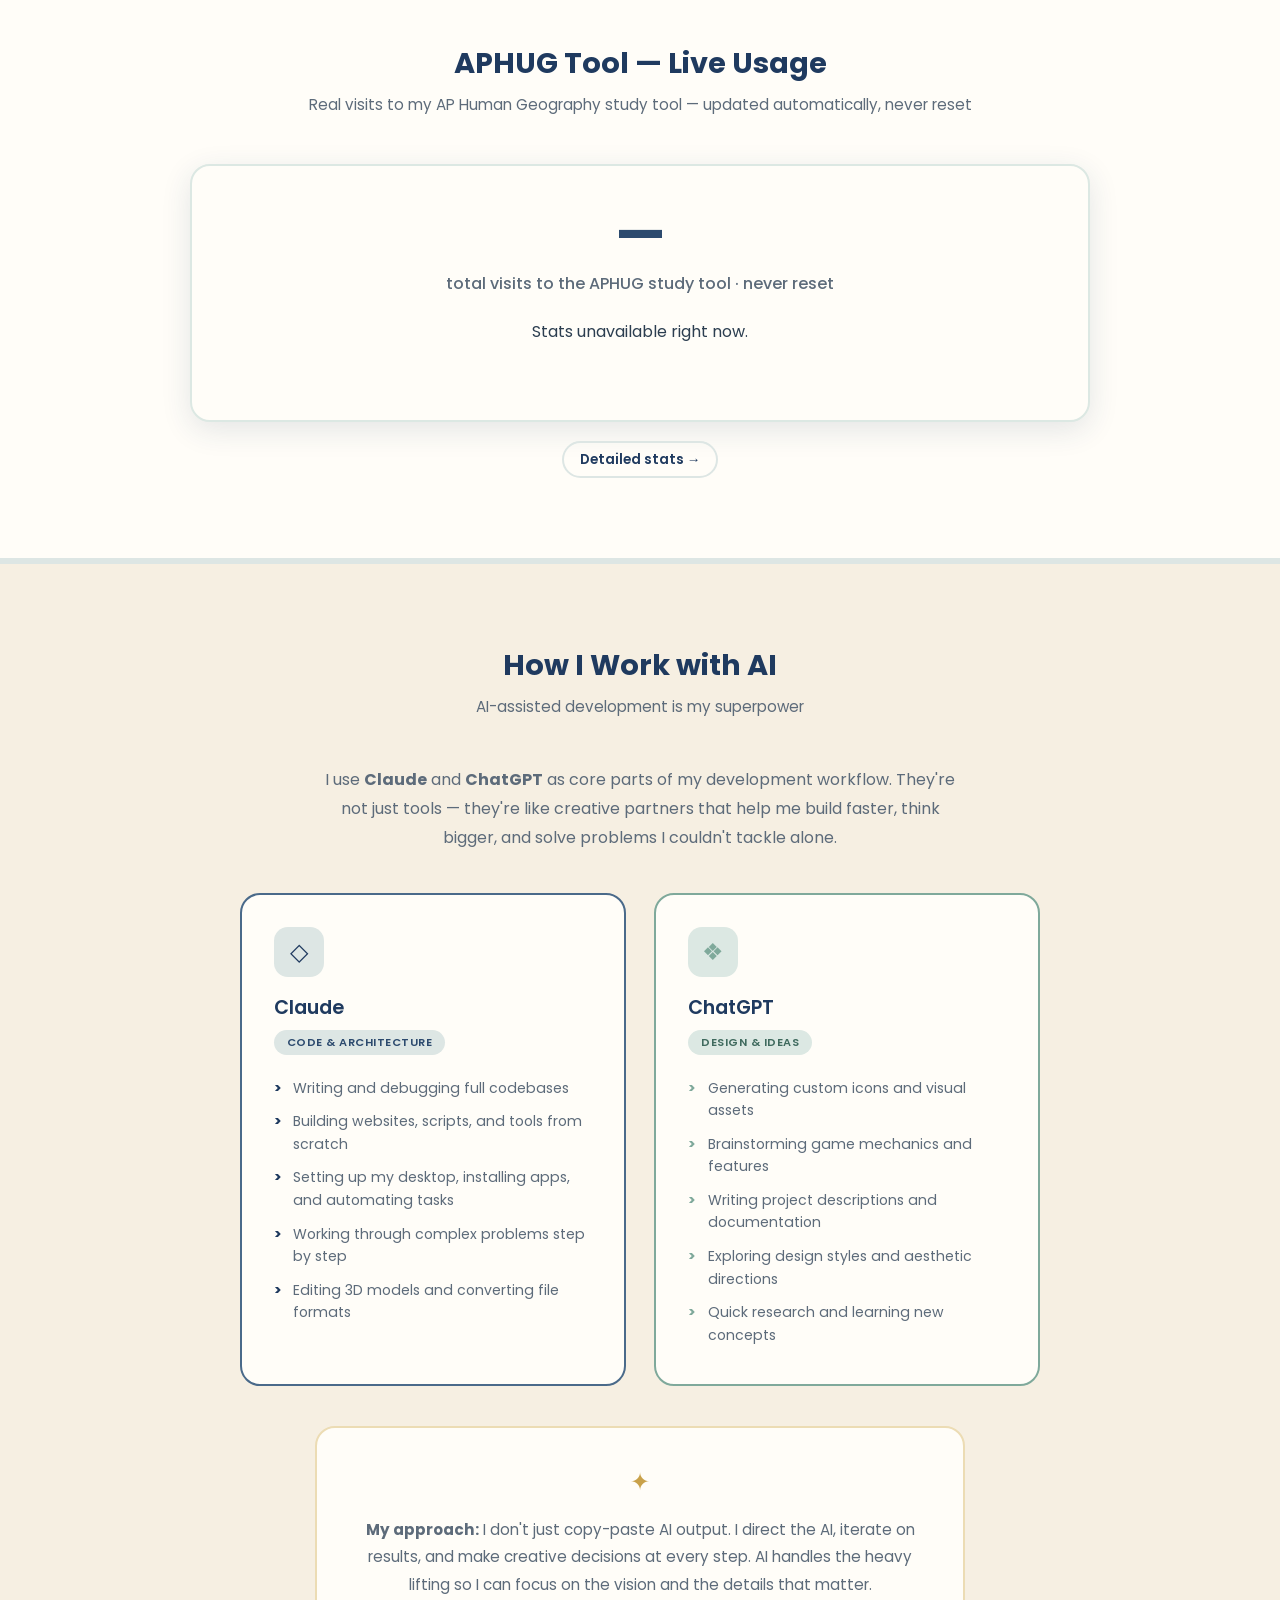
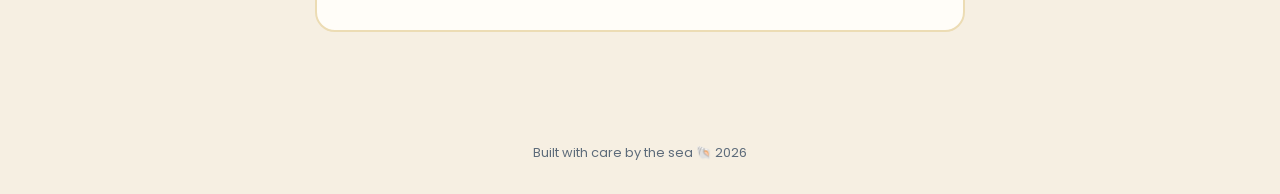
==== commit 72665f31: "Take the email off the portfolio The Contact section existed only to hold a mailto button, so the wh" ====
--- a/index.html
+++ b/index.html
@@ -15,7 +15,6 @@
             <a href="#projects">Projects</a>
             <a href="#usage">Usage</a>
             <a href="#ai-workflow">AI Workflow</a>
-            <a href="#contact">Contact</a>
         </div>
     </nav>
 
@@ -214,15 +213,6 @@
         </div>
     </section>
 
-    <section id="contact" class="contact">
-        <h2>Let's Connect</h2>
-        <p class="section-sub">Got ideas? Want to collab?</p>
-        <div class="contact-card">
-            <p>I'm always down to work on cool projects. Check out my work or reach out!</p>
-            <a href="mailto:andrew.meckley1981@gmail.com" class="contact-btn">Email Me &#8594;</a>
-        </div>
-    </section>
-
     <footer>
         <p>Built with care by the sea &#128026; 2026</p>
     </footer>
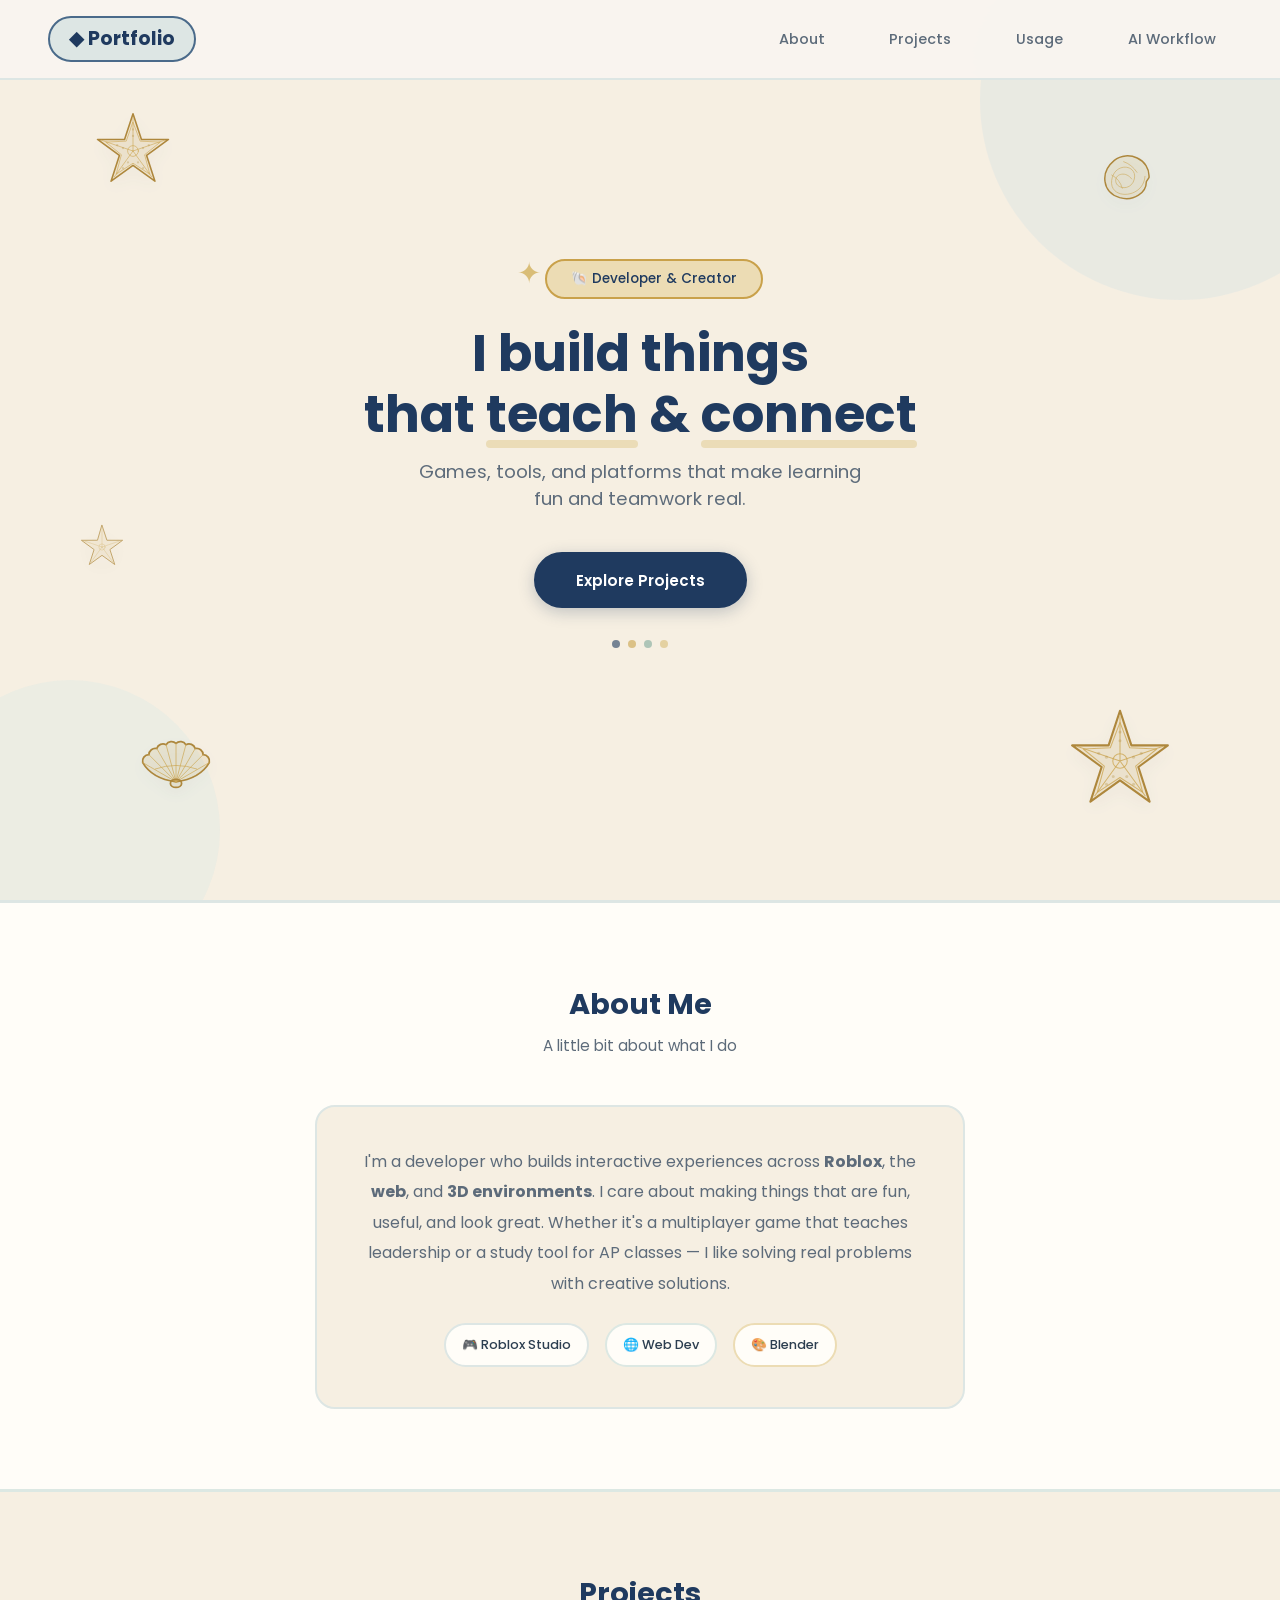
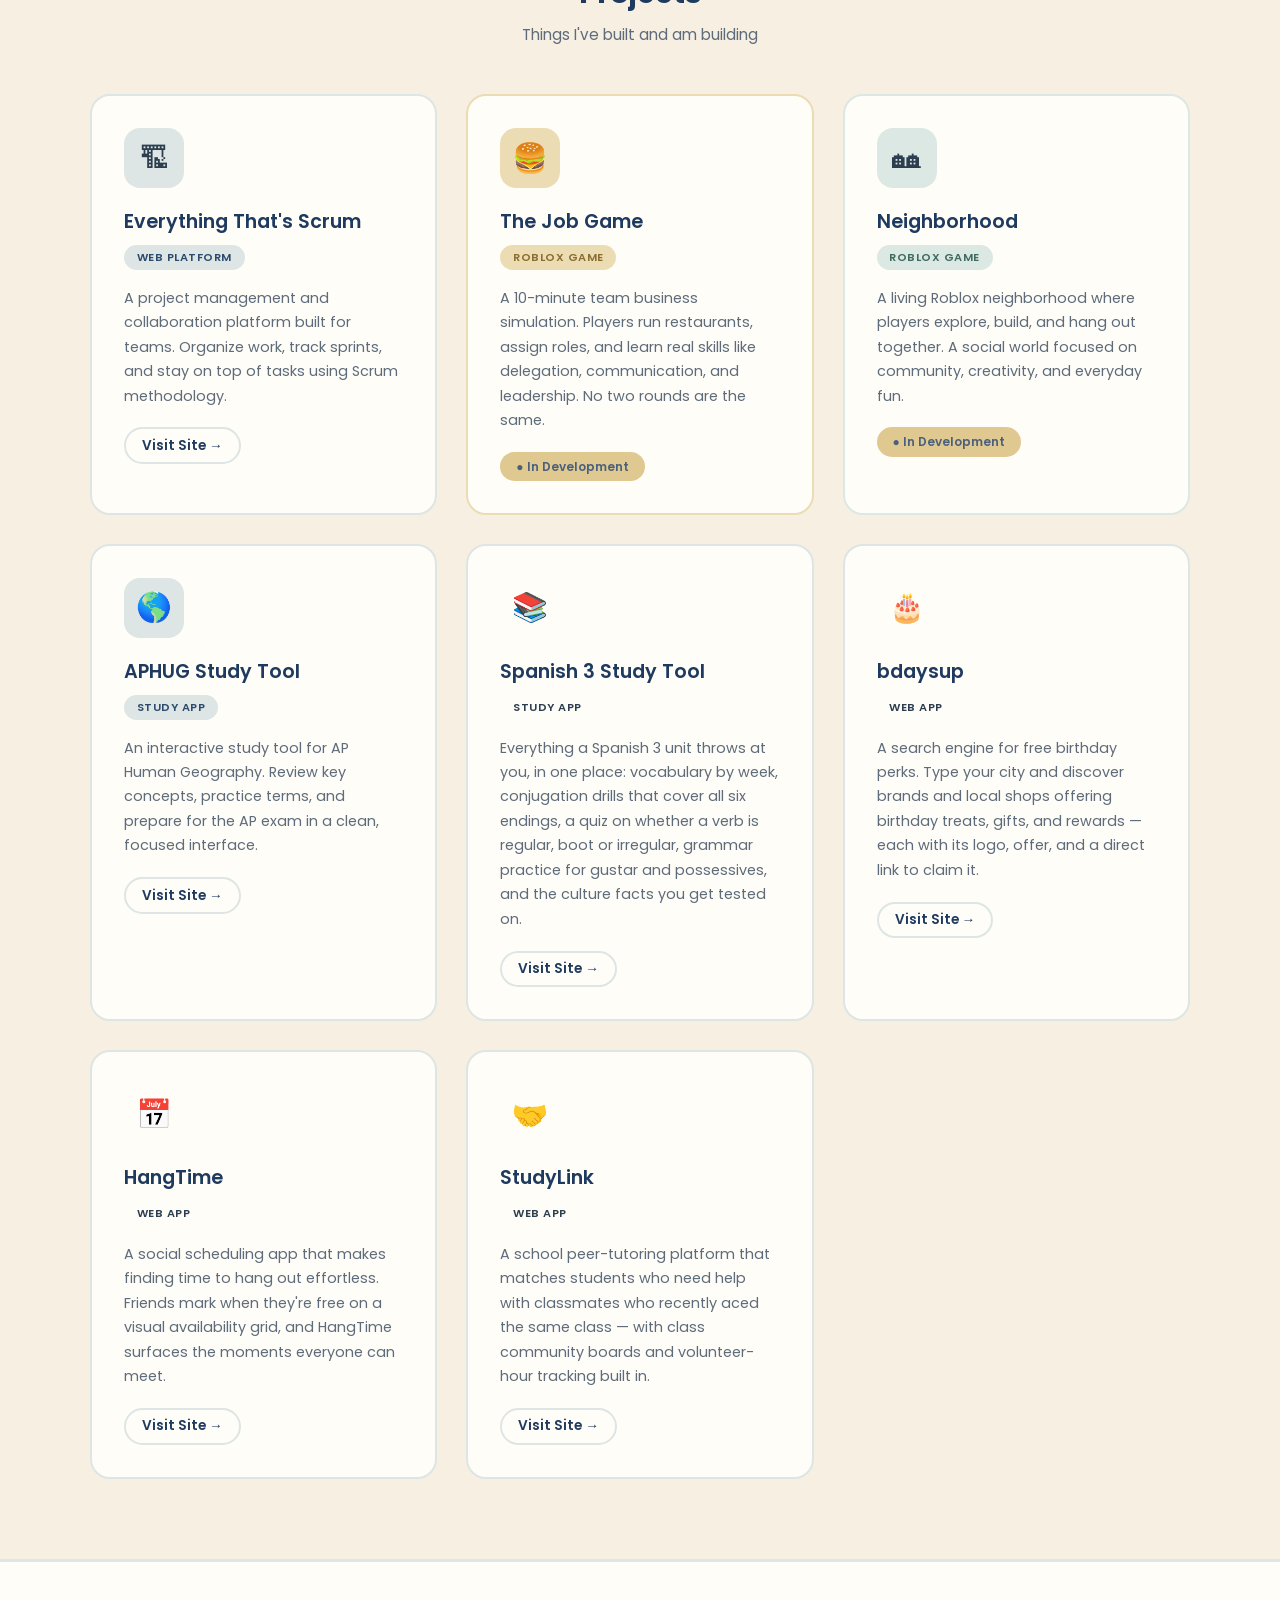
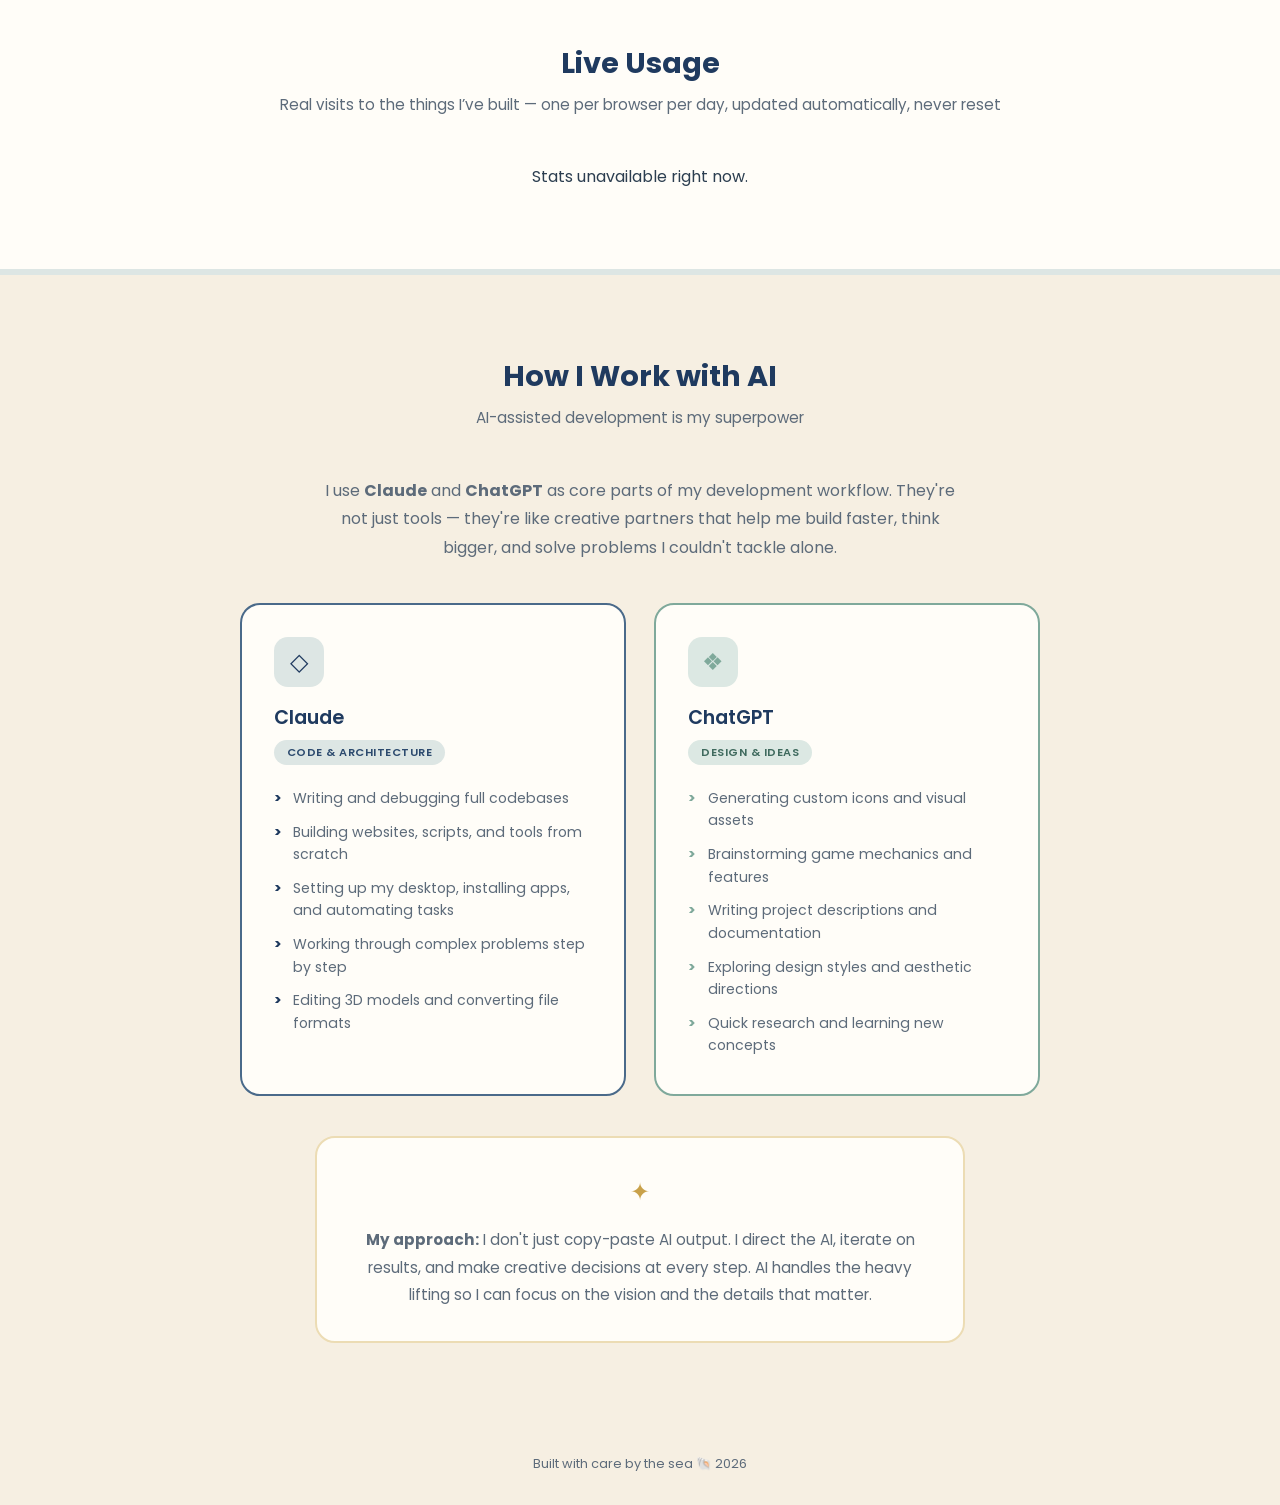
==== commit 68bba7ef: "Usage: a chart per site, not one chart labelled APHUG The section showed a single chart for the APHU" ====
--- a/index.html
+++ b/index.html
@@ -165,14 +165,9 @@
     </section>
 
     <section id="usage" class="usage">
-        <h2>APHUG Tool &mdash; Live Usage</h2>
-        <p class="section-sub">Real visits to my AP Human Geography study tool &mdash; updated automatically, never reset</p>
-        <div class="usage-card">
-            <div class="usage-num" id="uv-total">&mdash;</div>
-            <div class="usage-label">total visits to the APHUG study tool &middot; never reset</div>
-            <div id="usage-chart" class="usage-chart">Loading&hellip;</div>
-        </div>
-        <a href="https://n1c0l3zcr3at10nz.goatcounter.com/" target="_blank" class="project-link usage-link">Detailed stats &#8594;</a>
+        <h2>Live Usage</h2>
+        <p class="section-sub">Real visits to the things I&rsquo;ve built &mdash; one per browser per day, updated automatically, never reset</p>
+        <div id="usage-cards">Loading&hellip;</div>
     </section>
 
     <section id="ai-workflow" class="ai-workflow">
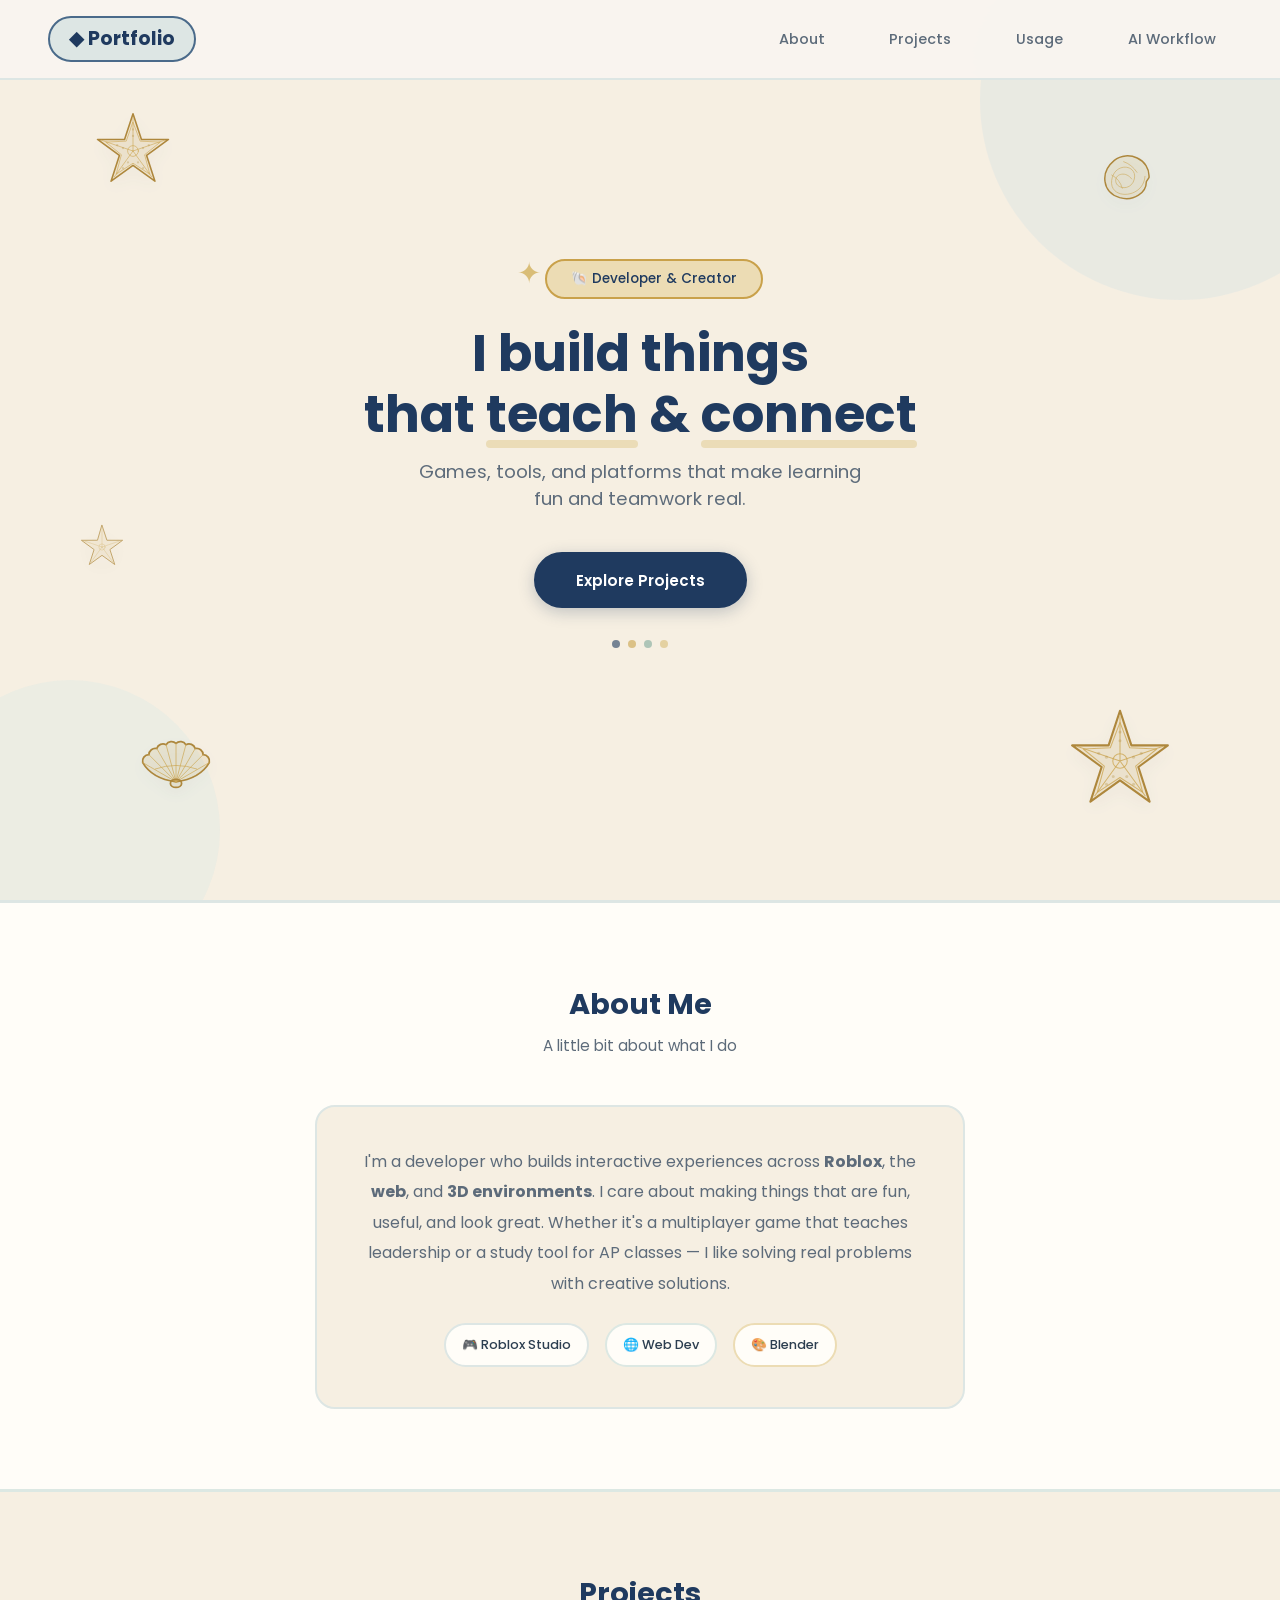
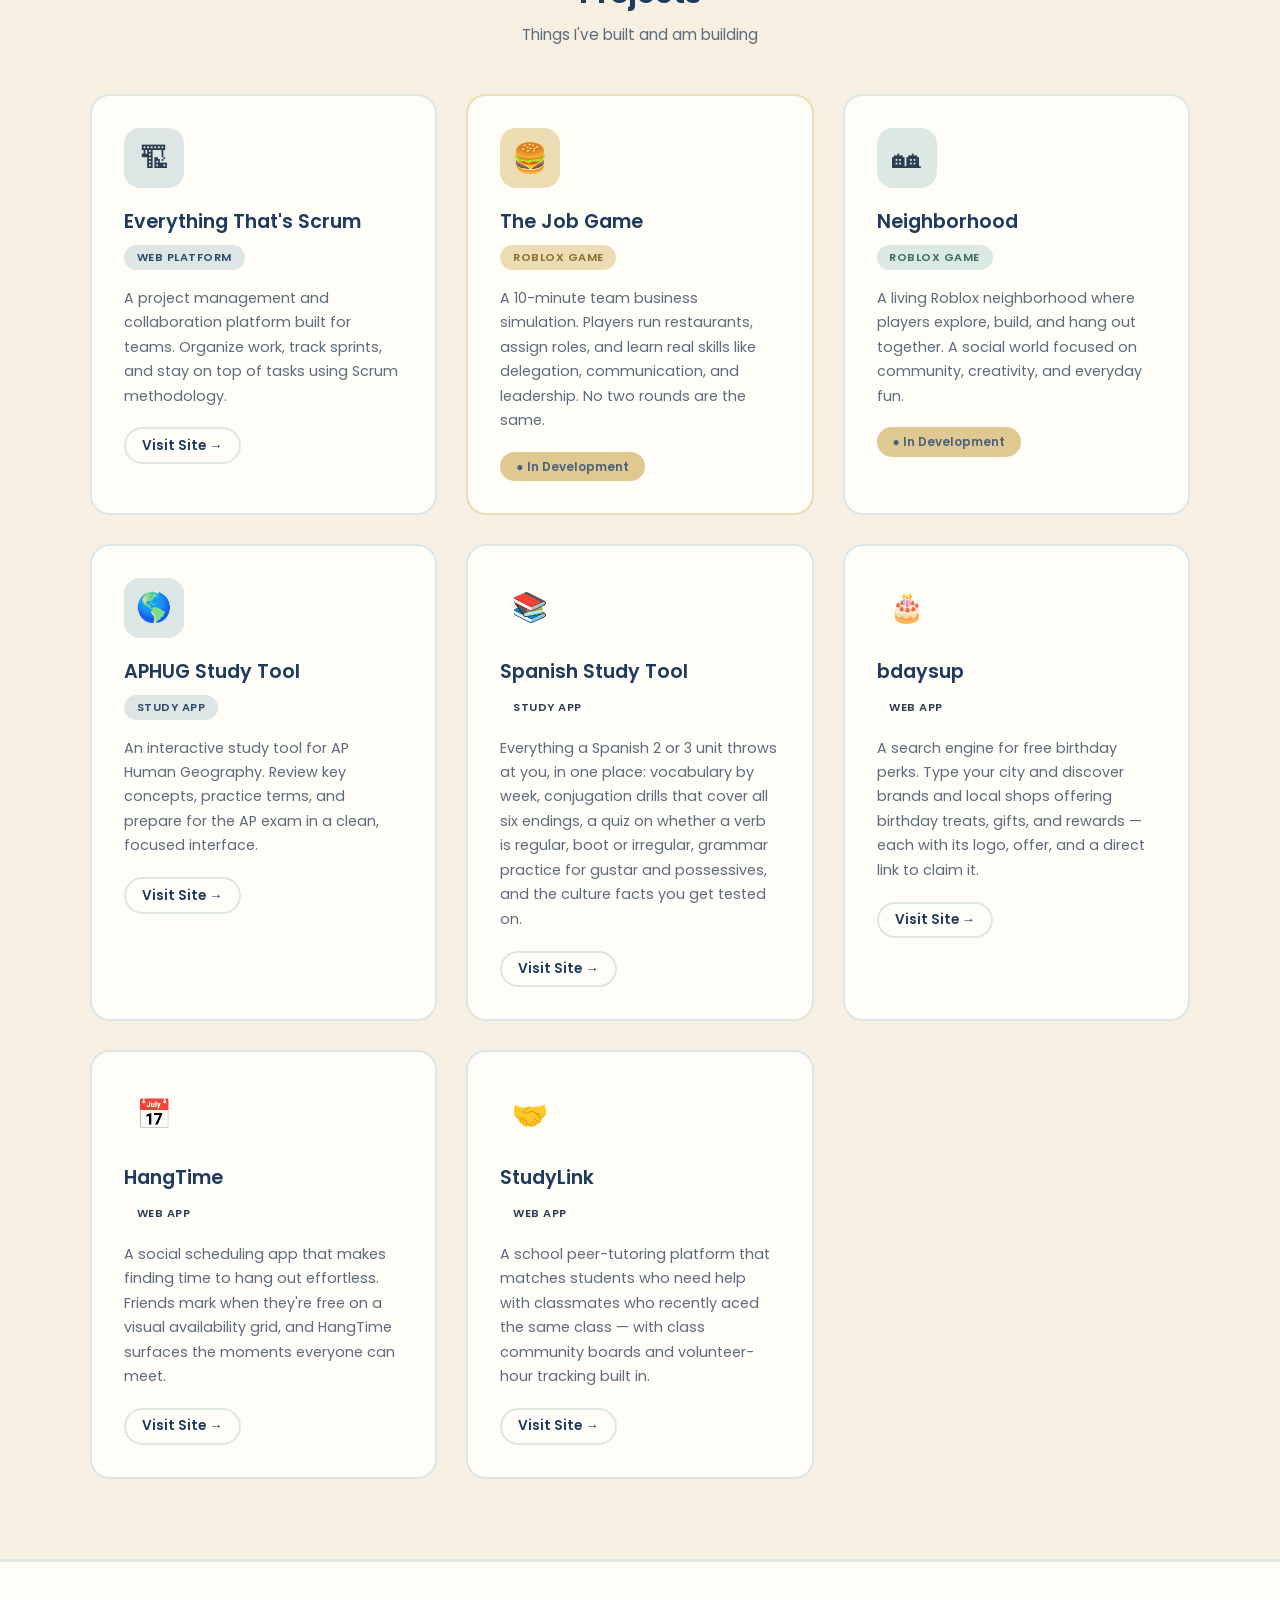
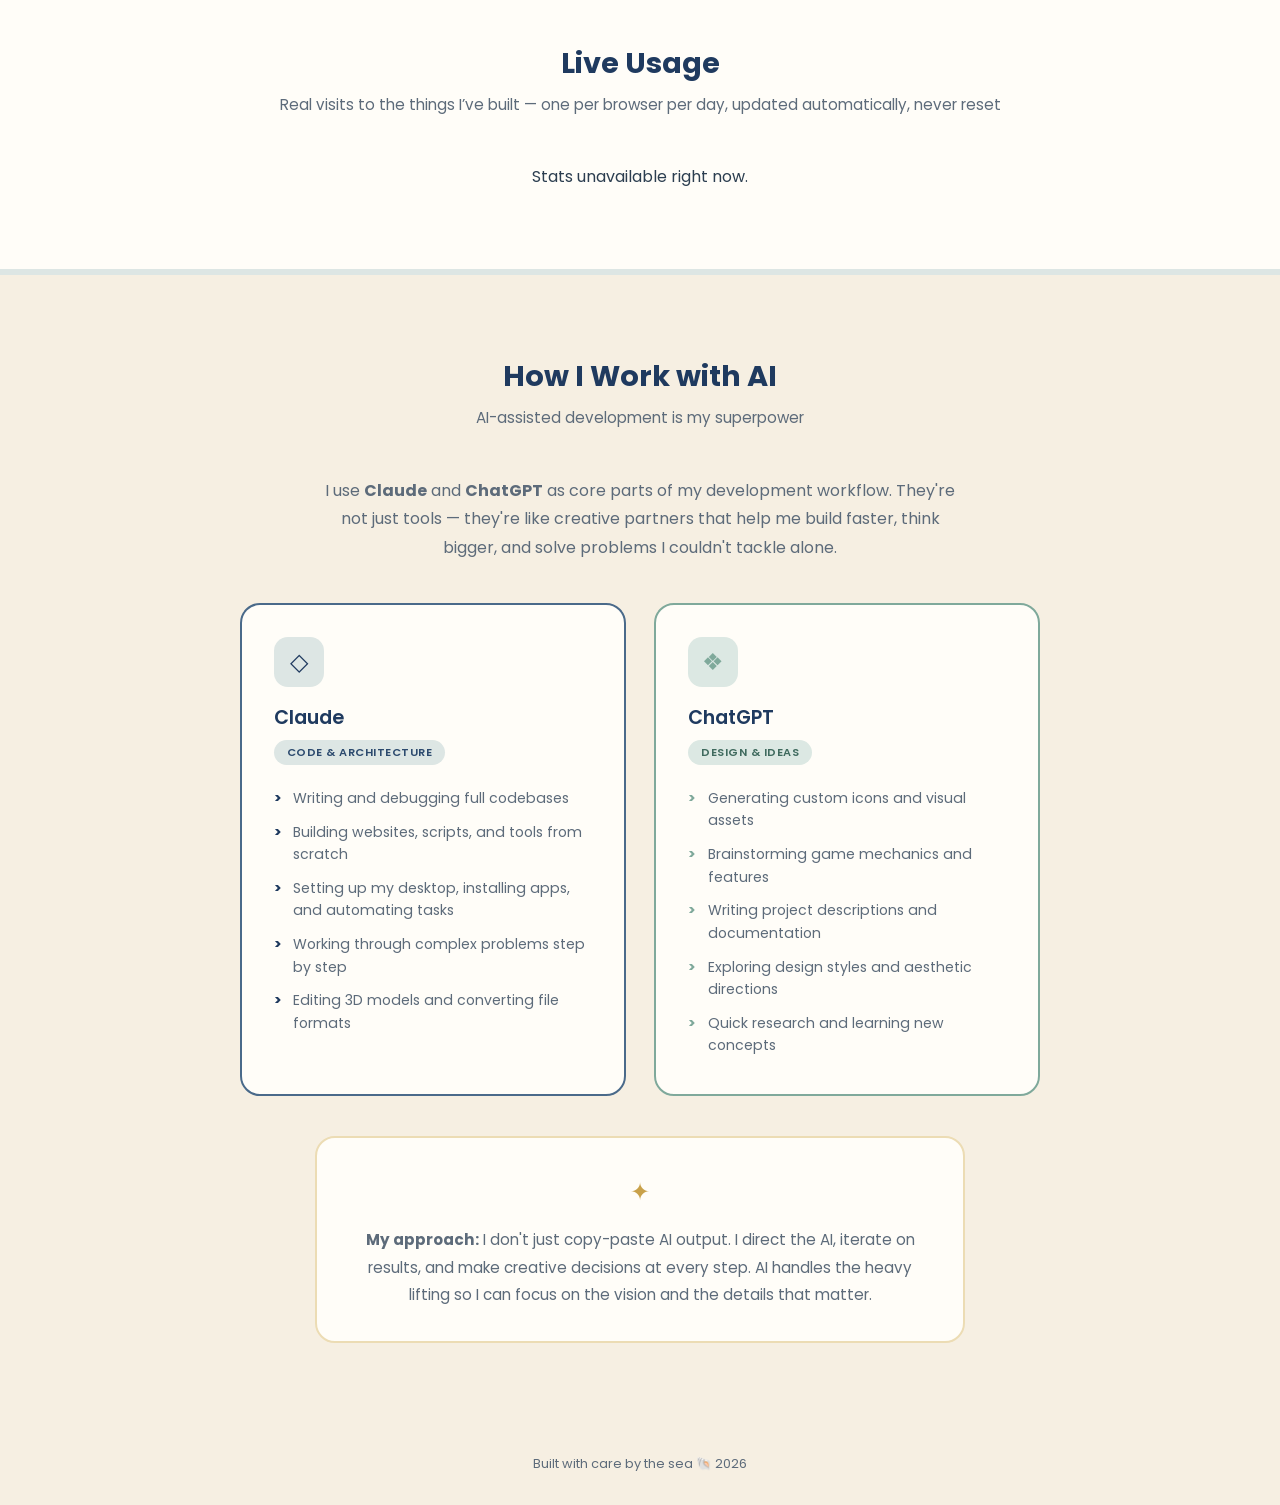
==== commit af84e7f1: "Portfolio: Spanish 3 Study Tool is now Spanish Study Tool Co-Authored-By: Claude Opus 5.5 <noreply@a" ====
--- a/index.html
+++ b/index.html
@@ -4,7 +4,7 @@
     <meta charset="UTF-8">
     <meta name="viewport" content="width=device-width, initial-scale=1.0">
     <title>My Portfolio</title>
-    <link rel="stylesheet" href="style.css">
+    <link rel="stylesheet" href="style.css?v=2">
     <link href="https://fonts.googleapis.com/css2?family=Poppins:wght@300;400;500;600;700&display=swap" rel="stylesheet">
 </head>
 <body>
@@ -131,9 +131,9 @@
 
             <div class="project-card">
                 <div class="project-icon-wrap">&#128218;</div>
-                <h3>Spanish 3 Study Tool</h3>
+                <h3>Spanish Study Tool</h3>
                 <span class="project-tag">Study App</span>
-                <p>Everything a Spanish 3 unit throws at you, in one place: vocabulary by week, conjugation drills that cover all six endings, a quiz on whether a verb is regular, boot or irregular, grammar practice for gustar and possessives, and the culture facts you get tested on.</p>
+                <p>Everything a Spanish 2 or 3 unit throws at you, in one place: vocabulary by week, conjugation drills that cover all six endings, a quiz on whether a verb is regular, boot or irregular, grammar practice for gustar and possessives, and the culture facts you get tested on.</p>
                 <a href="https://meckman2025.github.io/Spanish-3-Study-Tool/" target="_blank" class="project-link">Visit Site &#8594;</a>
             </div>
 
@@ -212,6 +212,6 @@
         <p>Built with care by the sea &#128026; 2026</p>
     </footer>
 
-    <script src="script.js"></script>
+    <script src="script.js?v=2"></script>
 </body>
 </html>
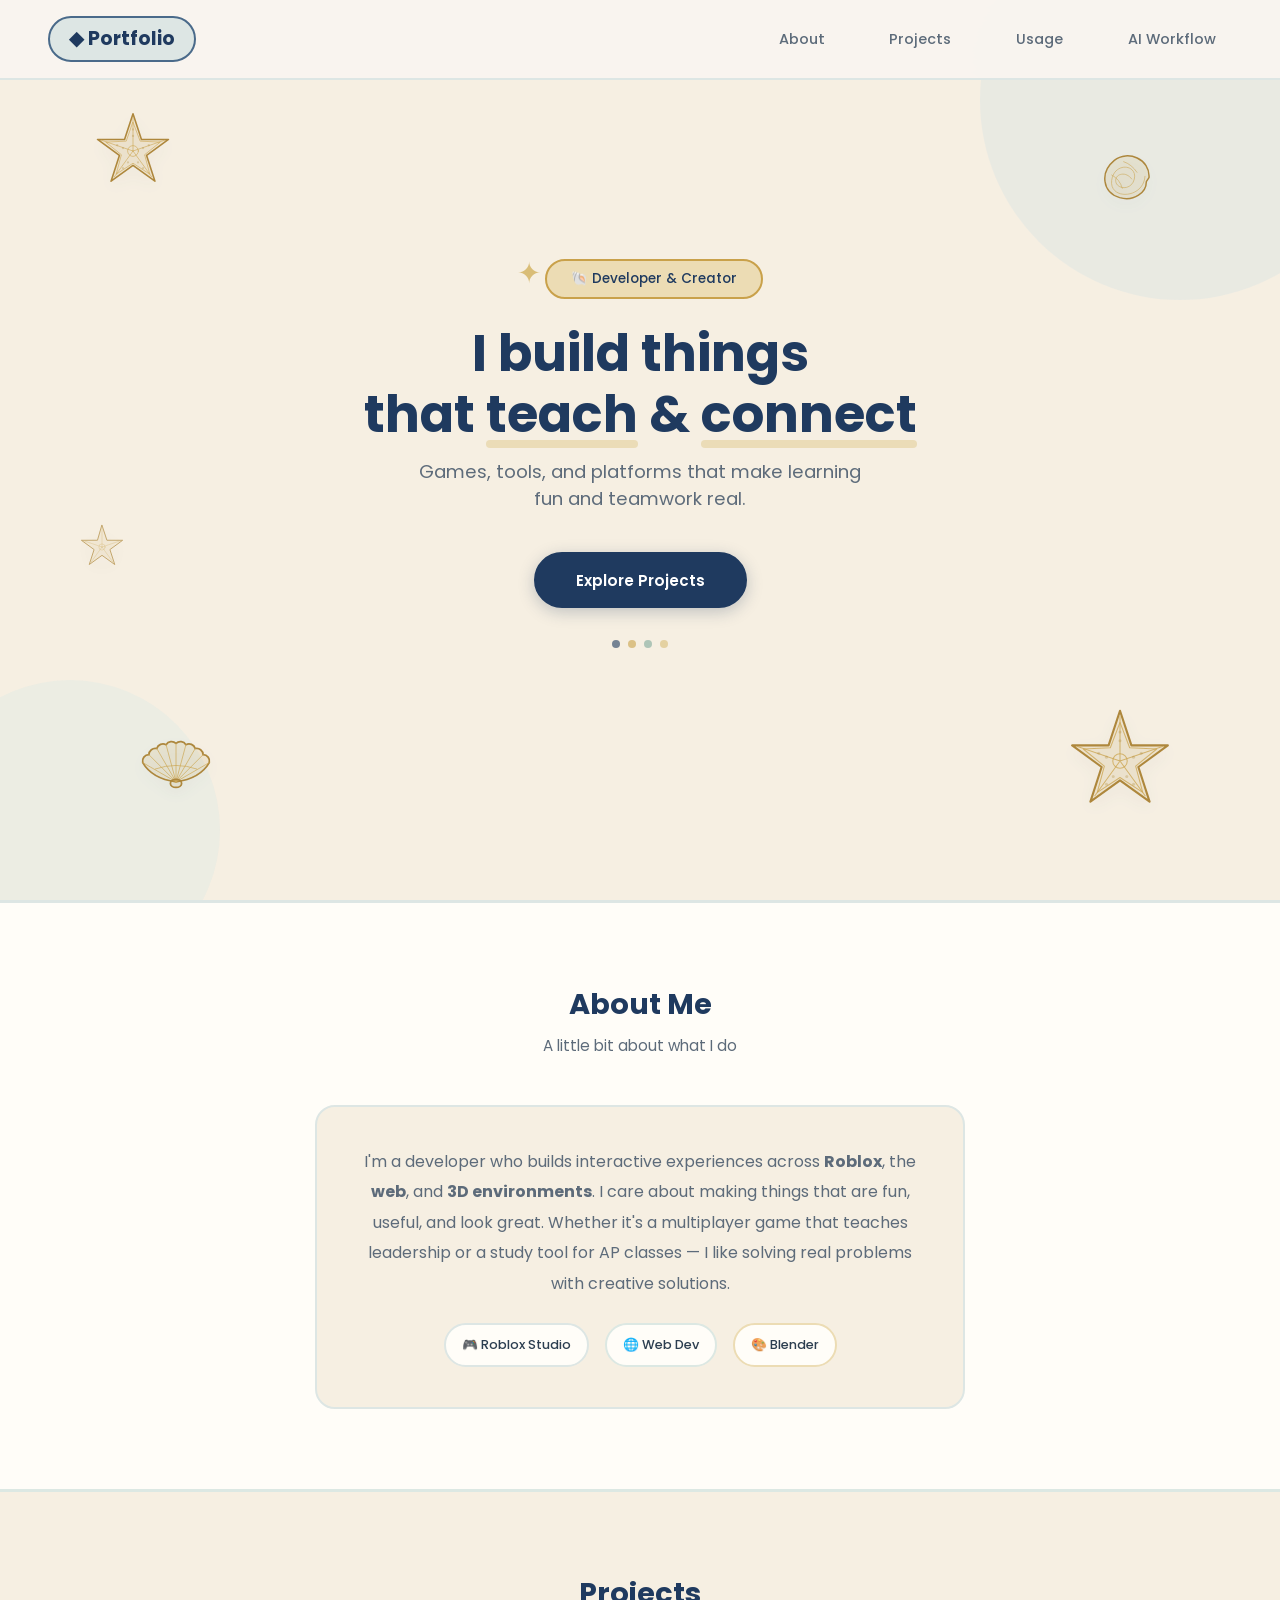
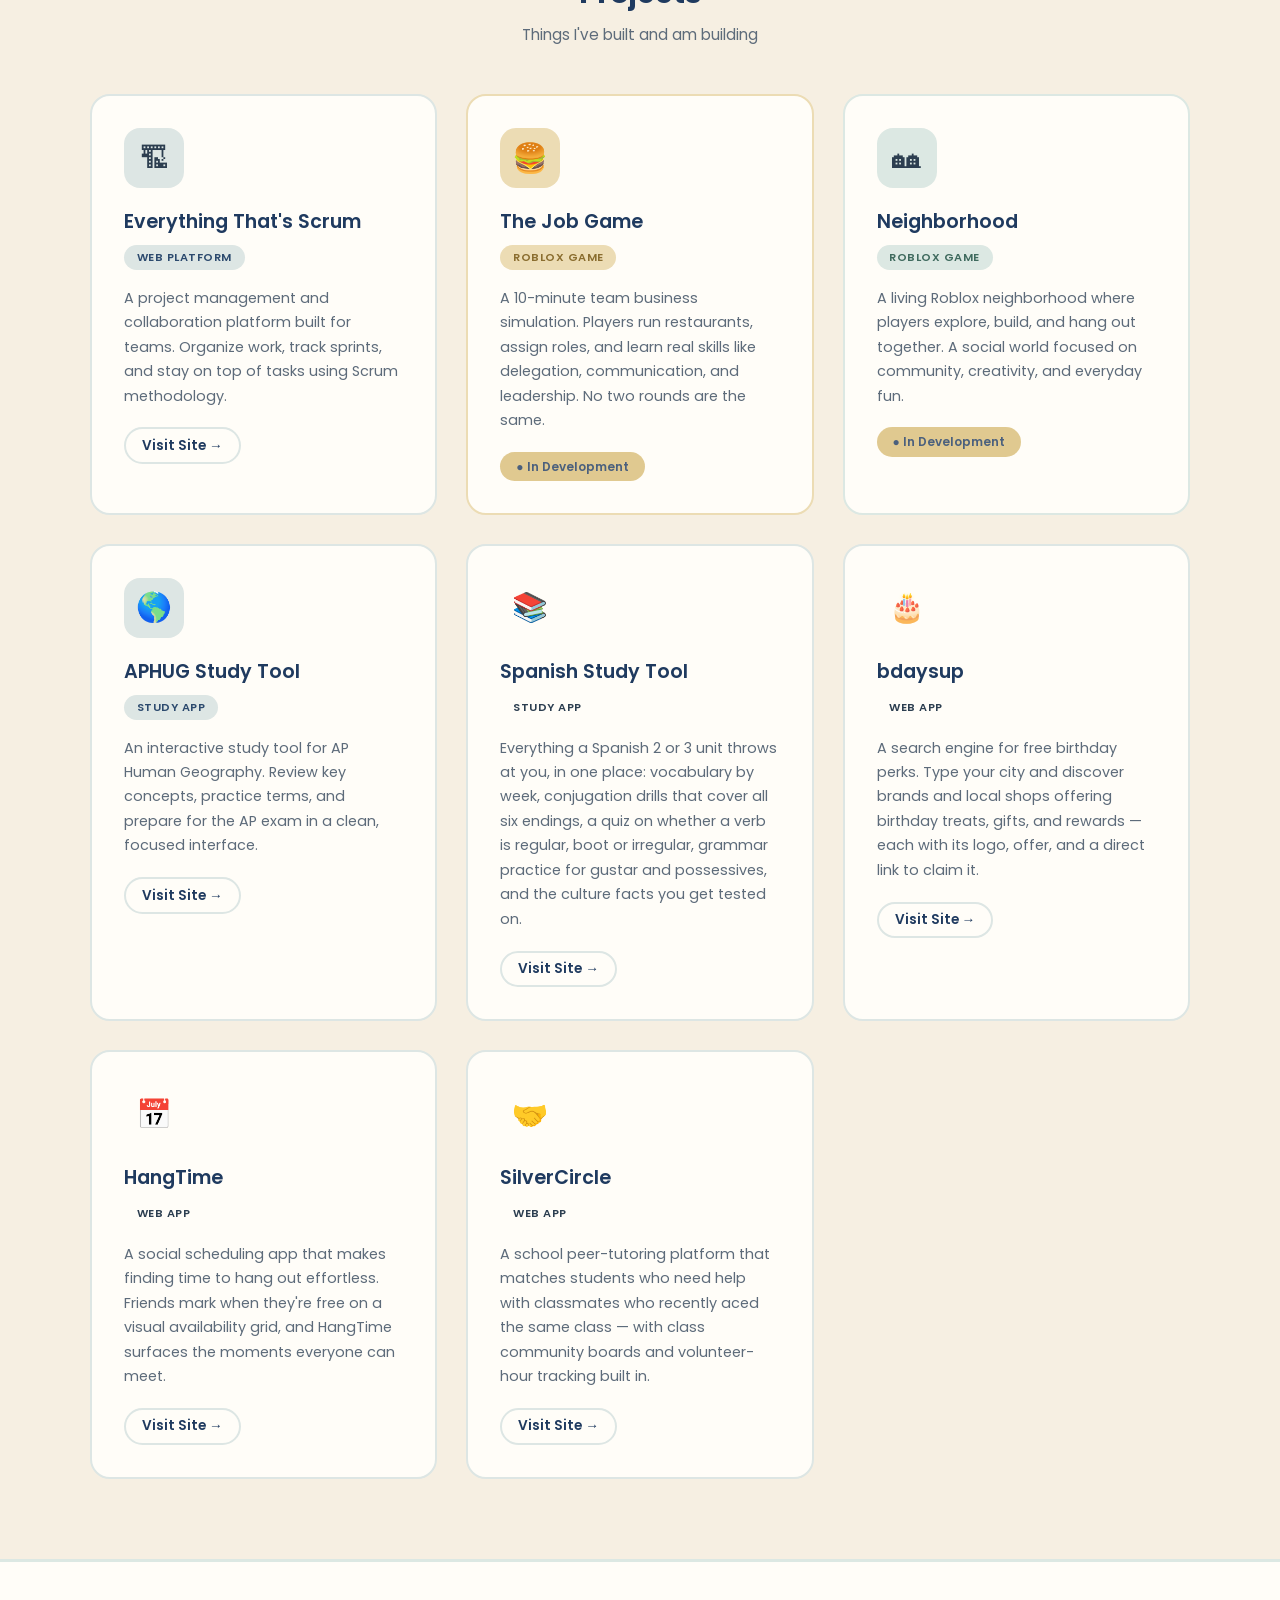
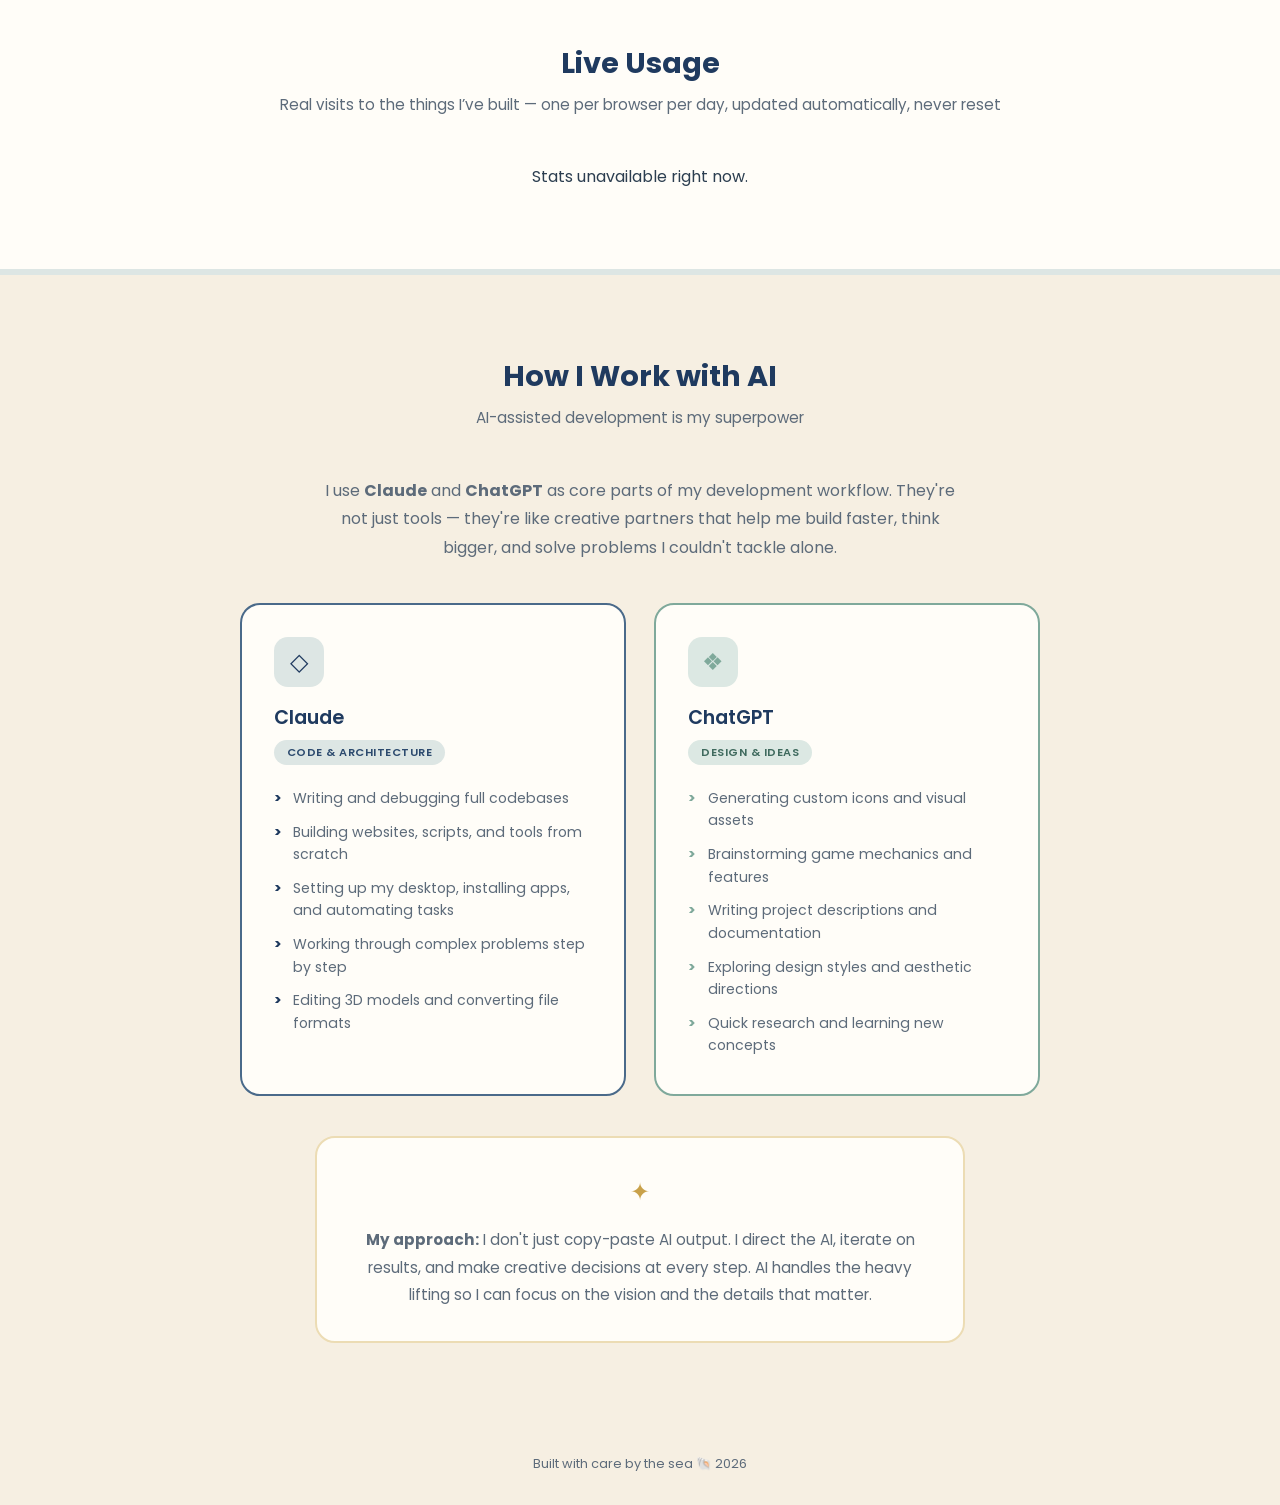
==== commit 58a8fffe: "Rename StudyLink to SilverCircle and point to its new address Co-Authored-By: Claude Opus 5.5 <norep" ====
--- a/index.html
+++ b/index.html
@@ -155,10 +155,10 @@
 
             <div class="project-card">
                 <div class="project-icon-wrap">&#129309;</div>
-                <h3>StudyLink</h3>
+                <h3>SilverCircle</h3>
                 <span class="project-tag">Web App</span>
                 <p>A school peer-tutoring platform that matches students who need help with classmates who recently aced the same class &mdash; with class community boards and volunteer-hour tracking built in.</p>
-                <a href="https://meckman2025.github.io/StudyLink/" target="_blank" class="project-link">Visit Site &#8594;</a>
+                <a href="https://meckman2025.github.io/SilverCircle/" target="_blank" class="project-link">Visit Site &#8594;</a>
             </div>
 
         </div>
